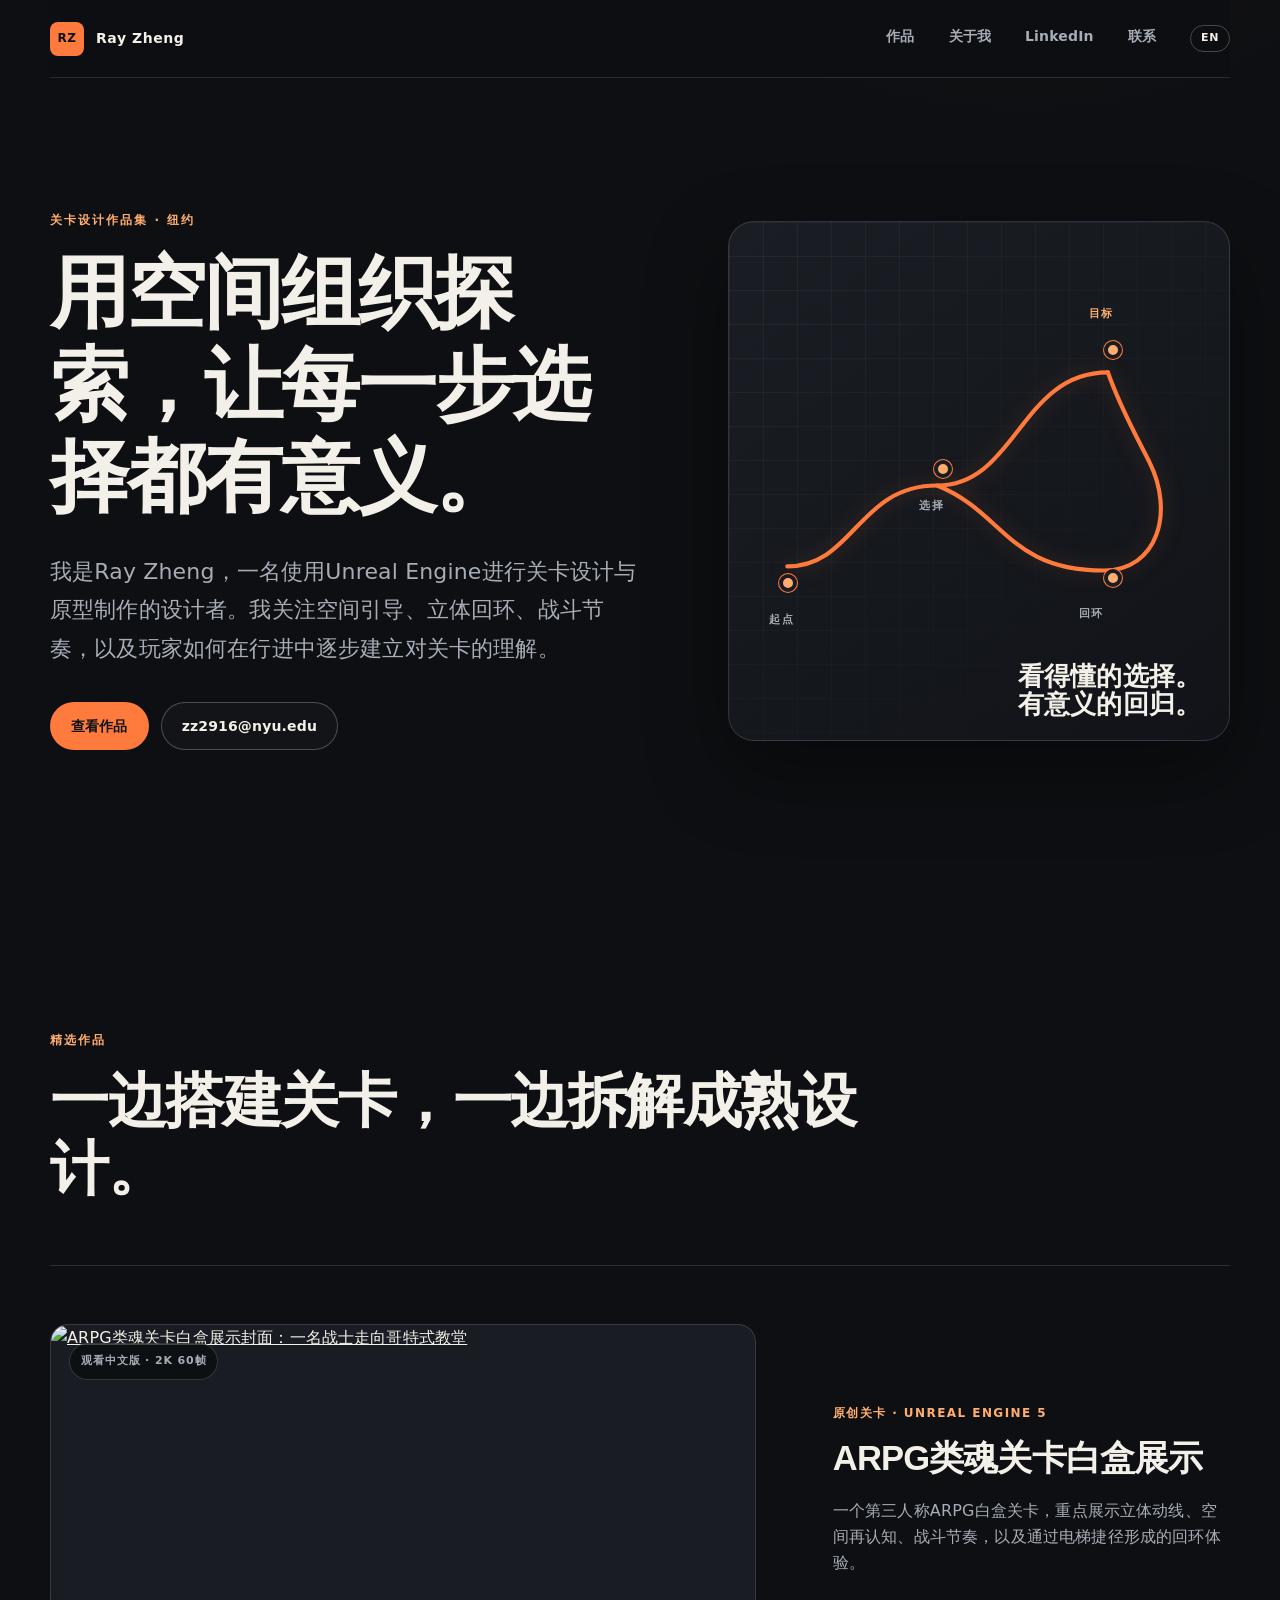
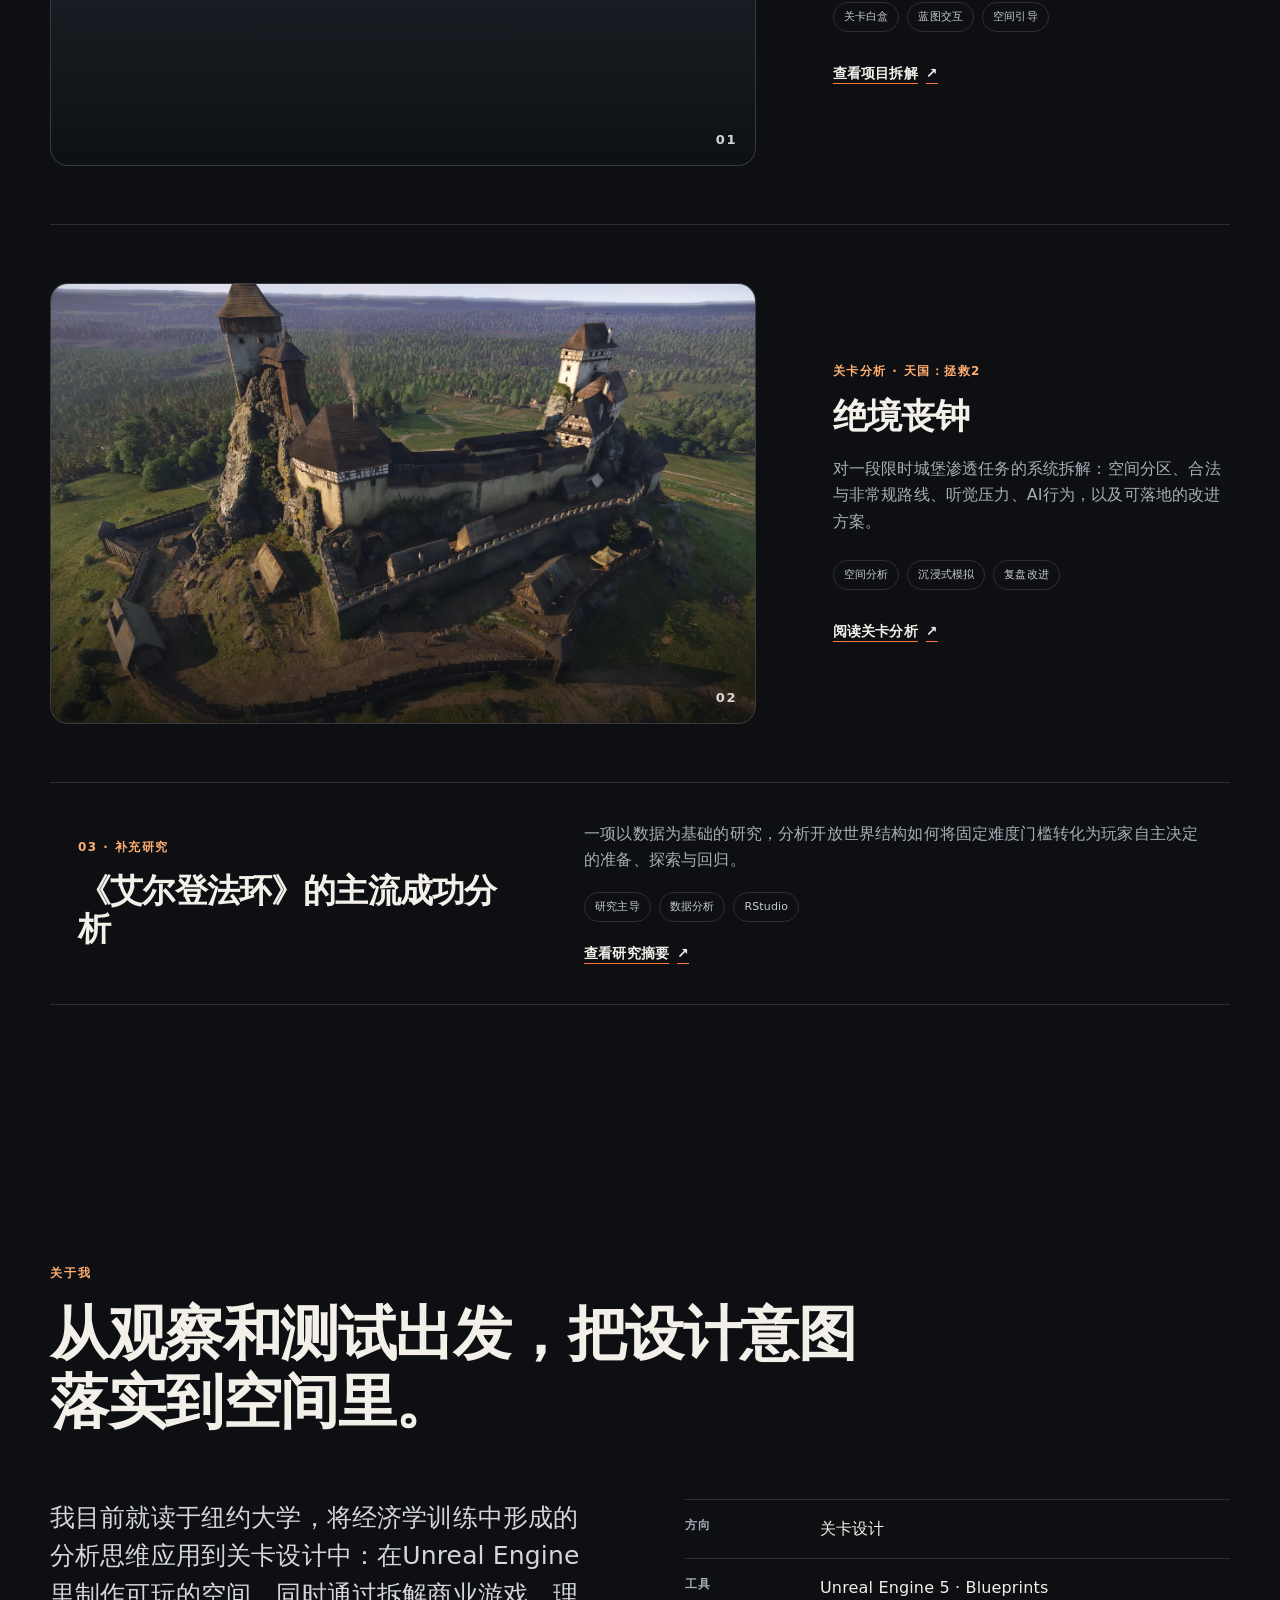
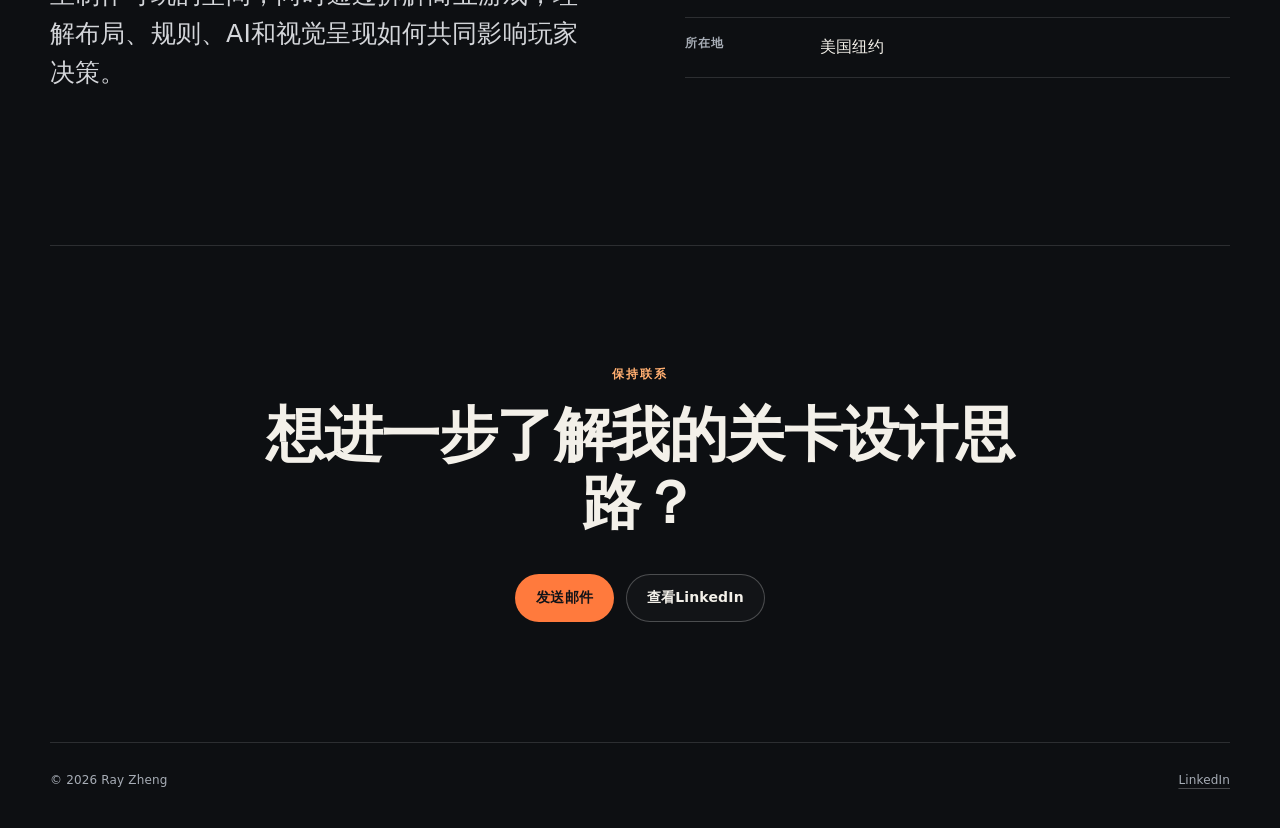
==== zh/index.html @ 206629d7 "Move Elden Ring research to case study pages" ====
<!doctype html>
<html lang="zh-CN">
<head>
  <meta charset="utf-8">
  <meta name="viewport" content="width=device-width, initial-scale=1">
  <meta name="description" content="Ray Zheng的关卡设计作品集：原创UE5 ARPG类魂关卡白盒与商业游戏关卡分析。">
  <title>Ray Zheng — 关卡设计作品集</title>
  <link rel="stylesheet" href="../assets/styles.css">
  <script src="../assets/site.js" defer></script>
</head>
<body class="zh-page">
  <a class="skip-link" href="#main">跳到主要内容</a>
  <header class="site-header" data-header>
    <a class="brand" href="index.html" aria-label="Ray Zheng中文作品集首页">
      <span class="brand-mark">RZ</span>
      <span>Ray Zheng</span>
    </a>
    <button class="nav-toggle" type="button" aria-expanded="false" aria-controls="site-nav" data-nav-toggle>菜单</button>
    <nav class="site-nav" id="site-nav" data-nav>
      <a href="#work">作品</a>
      <a href="#about">关于我</a>
      <a href="https://www.linkedin.com/in/ray-zerui-zheng-449203217/" target="_blank" rel="noopener">LinkedIn</a>
      <a href="mailto:zz2916@nyu.edu">联系</a>
      <a class="language-link" href="../index.html" lang="en">EN</a>
    </nav>
  </header>

  <main id="main">
    <section class="hero section-shell">
      <div class="hero-copy reveal">
        <p class="eyebrow">关卡设计作品集 · 纽约</p>
        <h1>用空间组织探索，让每一步选择都有意义。</h1>
        <p class="hero-lede">我是Ray Zheng，一名使用Unreal Engine进行关卡设计与原型制作的设计者。我关注空间引导、立体回环、战斗节奏，以及玩家如何在行进中逐步建立对关卡的理解。</p>
        <div class="button-row">
          <a class="button button-primary" href="#work">查看作品</a>
          <a class="button button-quiet" href="mailto:zz2916@nyu.edu">zz2916@nyu.edu</a>
        </div>
      </div>

      <div class="route-panel reveal" aria-label="抽象关卡路线图">
        <div class="route-grid"></div>
        <span class="route-label route-label-a">起点</span>
        <span class="route-label route-label-b">选择</span>
        <span class="route-label route-label-c">回环</span>
        <span class="route-label route-label-d">目标</span>
        <span class="route-node node-a"></span><span class="route-node node-b"></span><span class="route-node node-c"></span><span class="route-node node-d"></span>
        <svg class="route-lines" viewBox="0 0 600 460" role="img" aria-label="分支路线最终重新连接到目标">
          <path d="M70 345 C150 345 155 248 250 248 S350 112 455 112" />
          <path d="M250 248 C330 280 335 350 450 350 C515 350 535 280 505 220 C490 190 470 155 455 112" />
        </svg>
        <p class="route-caption">看得懂的选择。<br>有意义的回归。</p>
      </div>
    </section>

    <section class="work section-shell" id="work">
      <div class="section-heading reveal">
        <p class="eyebrow">精选作品</p>
        <h2>一边搭建关卡，一边拆解成熟设计。</h2>
      </div>

      <article class="project-card project-card-featured reveal">
        <a class="project-visual image-visual" href="projects/original-level.html" aria-label="查看ARPG类魂关卡白盒展示">
          <img src="../assets/images/arpg-showcase-cover.webp" alt="ARPG类魂关卡白盒展示封面：一名战士走向哥特式教堂">
          <span class="visual-status">观看中文版 · 2K 60帧</span>
          <span class="visual-index">01</span>
        </a>
        <div class="project-card-copy">
          <p class="project-kicker">原创关卡 · Unreal Engine 5</p>
          <h3><a href="projects/original-level.html">ARPG类魂关卡白盒展示</a></h3>
          <p>一个第三人称ARPG白盒关卡，重点展示立体动线、空间再认知、战斗节奏，以及通过电梯捷径形成的回环体验。</p>
          <ul class="tag-list" aria-label="项目标签">
            <li>关卡白盒</li><li>蓝图交互</li><li>空间引导</li>
          </ul>
          <a class="text-link" href="projects/original-level.html">查看项目拆解 <span aria-hidden="true">↗</span></a>
        </div>
      </article>

      <article class="project-card reveal">
        <a class="project-visual image-visual" href="projects/kcd2-analysis.html" aria-label="查看天国拯救2关卡分析">
          <img src="../assets/images/kcd2-castle.webp" alt="天国拯救2中特洛斯基城堡的空中视角">
          <span class="visual-index">02</span>
        </a>
        <div class="project-card-copy">
          <p class="project-kicker">关卡分析 · 天国：拯救2</p>
          <h3><a href="projects/kcd2-analysis.html">绝境丧钟</a></h3>
          <p>对一段限时城堡渗透任务的系统拆解：空间分区、合法与非常规路线、听觉压力、AI行为，以及可落地的改进方案。</p>
          <ul class="tag-list" aria-label="项目标签">
            <li>空间分析</li><li>沉浸式模拟</li><li>复盘改进</li>
          </ul>
          <a class="text-link" href="projects/kcd2-analysis.html">阅读关卡分析 <span aria-hidden="true">↗</span></a>
        </div>
      </article>

      <article class="research-teaser reveal">
        <div class="research-teaser-title">
          <p class="project-kicker">03 · 补充研究</p>
          <h3><a href="projects/elden-ring-research.html">《艾尔登法环》的主流成功分析</a></h3>
        </div>
        <div class="research-teaser-copy">
          <p>一项以数据为基础的研究，分析开放世界结构如何将固定难度门槛转化为玩家自主决定的准备、探索与回归。</p>
          <ul class="tag-list" aria-label="研究标签">
            <li>研究主导</li><li>数据分析</li><li>RStudio</li>
          </ul>
          <a class="text-link" href="projects/elden-ring-research.html">查看研究摘要 <span aria-hidden="true">↗</span></a>
        </div>
      </article>
    </section>

    <section class="about section-shell" id="about">
      <div class="section-heading reveal">
        <p class="eyebrow">关于我</p>
        <h2>从观察和测试出发，把设计意图落实到空间里。</h2>
      </div>
      <div class="about-grid reveal">
        <p>我目前就读于纽约大学，将经济学训练中形成的分析思维应用到关卡设计中：在Unreal Engine里制作可玩的空间，同时通过拆解商业游戏，理解布局、规则、AI和视觉呈现如何共同影响玩家决策。</p>
        <dl class="fact-list">
          <div><dt>方向</dt><dd>关卡设计</dd></div>
          <div><dt>工具</dt><dd>Unreal Engine 5 · Blueprints</dd></div>
          <div><dt>所在地</dt><dd>美国纽约</dd></div>
        </dl>
      </div>
    </section>

    <section class="contact section-shell reveal">
      <p class="eyebrow">保持联系</p>
      <h2>想进一步了解我的关卡设计思路？</h2>
      <div class="button-row contact-actions">
        <a class="button button-primary" href="mailto:zz2916@nyu.edu">发送邮件</a>
        <a class="button button-quiet" href="https://www.linkedin.com/in/ray-zerui-zheng-449203217/" target="_blank" rel="noopener">查看LinkedIn</a>
      </div>
    </section>
  </main>

  <footer class="site-footer section-shell"><span>© <span data-year></span> Ray Zheng</span><a href="https://www.linkedin.com/in/ray-zerui-zheng-449203217/" target="_blank" rel="noopener">LinkedIn</a></footer>
</body>
</html>
---- assets/styles.css ----
:root {
  --bg: #0d0f12;
  --bg-soft: #14171c;
  --panel: #191d23;
  --panel-2: #20252c;
  --text: #f3f0e9;
  --muted: #a7adb6;
  --line: rgba(255, 255, 255, 0.13);
  --line-strong: rgba(255, 255, 255, 0.24);
  --accent: #ff7a3d;
  --accent-soft: #ffae70;
  --green: #71c78a;
  --blue: #6ea8ff;
  --red: #ff7069;
  --radius: 18px;
  --shell: min(1180px, calc(100vw - 48px));
  --display: "Segoe UI", "Helvetica Neue", Arial, sans-serif;
  --body: Inter, ui-sans-serif, system-ui, -apple-system, BlinkMacSystemFont, "Segoe UI", sans-serif;
}

* { box-sizing: border-box; }
html { scroll-behavior: smooth; }
body {
  margin: 0;
  color: var(--text);
  background:
    radial-gradient(circle at 80% -10%, rgba(255, 122, 61, 0.08), transparent 34rem),
    var(--bg);
  font-family: var(--body);
  font-size: 16px;
  line-height: 1.65;
  -webkit-font-smoothing: antialiased;
}

a { color: inherit; }
img { display: block; max-width: 100%; }
button, input, textarea { font: inherit; }
::selection { color: #111; background: var(--accent-soft); }

.skip-link {
  position: fixed;
  z-index: 100;
  top: 12px;
  left: 12px;
  padding: 10px 14px;
  color: #111;
  background: var(--text);
  transform: translateY(-150%);
}
.skip-link:focus { transform: translateY(0); }

.section-shell { width: var(--shell); margin-inline: auto; }

.site-header {
  position: sticky;
  z-index: 50;
  top: 0;
  display: flex;
  align-items: center;
  justify-content: space-between;
  width: var(--shell);
  height: 78px;
  margin-inline: auto;
  border-bottom: 1px solid var(--line);
  background: rgba(13, 15, 18, 0.86);
  backdrop-filter: blur(18px);
}

.brand {
  display: inline-flex;
  align-items: center;
  gap: 12px;
  font-size: 14px;
  font-weight: 750;
  letter-spacing: 0.04em;
  text-decoration: none;
}
.brand-mark {
  display: grid;
  width: 34px;
  height: 34px;
  place-items: center;
  color: #101216;
  background: var(--accent);
  border-radius: 8px;
  font-size: 12px;
  font-weight: 900;
}

.site-nav { display: flex; gap: 34px; }
.site-nav a {
  color: var(--muted);
  font-size: 14px;
  font-weight: 650;
  text-decoration: none;
  transition: color 160ms ease;
}
.site-nav a:hover, .site-nav a:focus-visible { color: var(--text); }
.site-nav .language-link {
  padding: 3px 10px;
  border: 1px solid var(--line-strong);
  border-radius: 999px;
  color: var(--text);
  font-size: 11px;
  letter-spacing: .06em;
}
.site-nav .language-link:hover { border-color: var(--accent); color: var(--accent-soft); }
.nav-toggle {
  display: none;
  border: 0;
  color: var(--text);
  background: transparent;
}

.hero {
  display: grid;
  grid-template-columns: 1.08fr 0.92fr;
  gap: clamp(48px, 7vw, 105px);
  align-items: center;
  min-height: calc(100vh - 78px);
  padding-block: 80px 96px;
}

.eyebrow {
  margin: 0 0 18px;
  color: var(--accent-soft);
  font-size: 12px;
  font-weight: 800;
  letter-spacing: 0.17em;
  line-height: 1.4;
  text-transform: uppercase;
}

h1, h2, h3, p { margin-top: 0; }
h1, h2, h3 { font-family: var(--display); line-height: 1.05; }
h1 {
  max-width: 820px;
  margin-bottom: 30px;
  font-size: clamp(50px, 6.2vw, 96px);
  font-weight: 700;
  letter-spacing: -0.04em;
}
h1 em { color: var(--accent); font-style: normal; }
h2 {
  margin-bottom: 0;
  font-size: clamp(38px, 4.6vw, 64px);
  font-weight: 700;
  letter-spacing: -0.035em;
}
h3 {
  font-size: clamp(24px, 2.7vw, 38px);
  font-weight: 700;
  letter-spacing: -0.02em;
}

.hero-lede, .case-intro {
  max-width: 680px;
  margin-bottom: 34px;
  color: var(--muted);
  font-size: clamp(18px, 2vw, 22px);
  line-height: 1.55;
}

.button-row { display: flex; flex-wrap: wrap; gap: 12px; }
.button {
  display: inline-flex;
  align-items: center;
  justify-content: center;
  min-height: 48px;
  padding: 0 20px;
  border: 1px solid transparent;
  border-radius: 999px;
  font-size: 14px;
  font-weight: 750;
  text-decoration: none;
  transition: transform 160ms ease, background 160ms ease, border-color 160ms ease;
}
.button:hover { transform: translateY(-2px); }
.button-primary { color: #111318; background: var(--accent); }
.button-primary:hover { background: var(--accent-soft); }
.button-quiet { border-color: var(--line-strong); color: var(--text); background: rgba(255,255,255,.025); }
.button-quiet:hover { border-color: var(--text); }
.disabled-button { cursor: default; opacity: .62; }
.disabled-button:hover { transform: none; border-color: var(--line-strong); }

.route-panel {
  position: relative;
  overflow: hidden;
  min-height: 520px;
  border: 1px solid var(--line);
  border-radius: 26px;
  background: linear-gradient(145deg, #1a1e24, #111318);
  box-shadow: 0 30px 80px rgba(0,0,0,.38);
}
.route-grid, .map-grid {
  position: absolute;
  inset: 0;
  opacity: .35;
  background-image:
    linear-gradient(var(--line) 1px, transparent 1px),
    linear-gradient(90deg, var(--line) 1px, transparent 1px);
  background-size: 34px 34px;
  mask-image: linear-gradient(to bottom right, #000 10%, transparent 85%);
}
.route-lines { position: absolute; inset: 6% 0 0; width: 100%; height: 84%; }
.route-lines path {
  fill: none;
  stroke: var(--accent);
  stroke-width: 5;
  stroke-linecap: round;
  filter: drop-shadow(0 0 12px rgba(255,122,61,.25));
}
.route-node {
  position: absolute;
  z-index: 3;
  width: 18px;
  height: 18px;
  border: 4px solid var(--panel);
  border-radius: 50%;
  background: var(--accent-soft);
  box-shadow: 0 0 0 1px var(--accent);
}
.node-a { left: 10%; top: 68%; }
.node-b { left: 41%; top: 46%; }
.node-c { left: 75%; top: 67%; }
.node-d { left: 75%; top: 23%; }
.route-label {
  position: absolute;
  z-index: 3;
  color: var(--muted);
  font-size: 11px;
  font-weight: 800;
  letter-spacing: .12em;
  text-transform: uppercase;
}
.route-label-a { left: 8%; top: 75%; }
.route-label-b { left: 38%; top: 53%; }
.route-label-c { left: 70%; top: 74%; }
.route-label-d { left: 72%; top: 16%; color: var(--accent-soft); }
.route-caption {
  position: absolute;
  right: 28px;
  bottom: 22px;
  margin: 0;
  color: var(--text);
  font-family: var(--display);
  font-size: 26px;
  font-weight: 720;
  line-height: 1.05;
  text-align: right;
}

.work { padding-block: 132px; }
.section-heading { max-width: 850px; margin-bottom: 62px; }
.project-card {
  display: grid;
  grid-template-columns: minmax(0, 1.28fr) minmax(320px, .72fr);
  gap: clamp(36px, 6vw, 84px);
  align-items: center;
  padding-block: 58px;
  border-top: 1px solid var(--line);
}
.project-card:last-child { border-bottom: 1px solid var(--line); }
.project-visual {
  position: relative;
  display: block;
  overflow: hidden;
  aspect-ratio: 16 / 10;
  border: 1px solid var(--line);
  border-radius: var(--radius);
  background: var(--panel);
}
.project-visual img { width: 100%; height: 100%; object-fit: cover; transition: transform 500ms ease; }
.project-visual:hover img { transform: scale(1.025); }
.image-visual::after {
  position: absolute;
  inset: 0;
  content: "";
  background: linear-gradient(180deg, transparent 60%, rgba(8,9,11,.65));
}
.visual-index {
  position: absolute;
  z-index: 2;
  right: 18px;
  bottom: 14px;
  color: rgba(255,255,255,.82);
  font-size: 13px;
  font-weight: 800;
  letter-spacing: .12em;
}
.visual-status {
  position: absolute;
  z-index: 3;
  top: 18px;
  left: 18px;
  padding: 8px 11px;
  border: 1px solid rgba(255,255,255,.16);
  border-radius: 999px;
  color: var(--muted);
  background: rgba(10,12,15,.75);
  font-size: 11px;
  font-weight: 760;
  letter-spacing: .08em;
  text-transform: uppercase;
}
.demo-visual { background: #e76431; }
.demo-visual::before {
  position: absolute;
  inset: 0;
  content: "";
  opacity: .45;
  background-image: linear-gradient(rgba(14,16,19,.23) 1px, transparent 1px), linear-gradient(90deg, rgba(14,16,19,.23) 1px, transparent 1px);
  background-size: 28px 28px;
}
.demo-plan { position: absolute; inset: 18% 13%; transform: rotate(-5deg); }
.demo-plan span { position: absolute; display: block; border: 4px solid #111318; background: rgba(255,255,255,.16); box-shadow: 8px 9px 0 rgba(17,19,24,.2); }
.demo-plan span:nth-child(1) { inset: 24% 38% 28% 4%; }
.demo-plan span:nth-child(2) { inset: 7% 8% 48% 49%; }
.demo-plan span:nth-child(3) { inset: 57% 8% 4% 55%; }
.demo-plan span:nth-child(4) { inset: 42% 57% 7% 18%; }
.demo-plan span:nth-child(5) { width: 16%; height: 17%; top: 28%; right: 24%; border-radius: 50%; background: #111318; }
.project-kicker { margin-bottom: 14px; color: var(--accent-soft); font-size: 12px; font-weight: 800; letter-spacing: .12em; text-transform: uppercase; }
.project-card-copy h3 { margin-bottom: 20px; }
.project-card-copy h3 a { text-decoration: none; }
.project-card-copy > p:not(.project-kicker) { color: var(--muted); }
.tag-list { display: flex; flex-wrap: wrap; gap: 8px; margin: 25px 0 28px; padding: 0; list-style: none; }
.tag-list li { padding: 5px 10px; border: 1px solid var(--line); border-radius: 999px; color: #c8cbd0; font-size: 11px; }
.text-link { display: inline-flex; gap: 8px; align-items: center; color: var(--text); font-size: 14px; font-weight: 800; text-decoration-color: var(--accent); text-underline-offset: 5px; }

.research-teaser {
  display: grid;
  grid-template-columns: minmax(260px, .82fr) minmax(0, 1.18fr);
  gap: clamp(30px, 6vw, 80px);
  align-items: center;
  padding: 38px clamp(0px, 2.4vw, 28px);
  border-top: 1px solid var(--line);
  border-bottom: 1px solid var(--line);
}
.research-teaser h3 { margin: 0; font-size: clamp(25px, 2.6vw, 35px); }
.research-teaser h3 a { text-decoration: none; }
.research-teaser-copy > p { margin-bottom: 0; color: var(--muted); }
.research-teaser-copy .tag-list { margin: 18px 0; }

.research-study-grid {
  display: grid;
  grid-template-columns: minmax(0, 1.35fr) minmax(280px, .65fr);
  gap: clamp(28px, 5vw, 58px);
  align-items: start;
}
.research-insight {
  padding: 26px;
  border: 1px solid var(--line);
  border-radius: 12px;
  background: var(--bg-soft);
}
.research-insight h3 { margin-bottom: 16px; font-size: 25px; }
.research-insight p { color: var(--muted); }
.research-insight p:last-child { margin-bottom: 0; }
.research-chart {
  overflow: hidden;
  margin: 0;
  border: 1px solid var(--line);
  border-radius: 12px;
  background: #fff;
}
.research-chart a { display: block; background: #fff; }
.research-chart img { width: 100%; height: auto; }
.research-chart figcaption {
  min-height: 70px;
  padding: 13px 15px;
  border-top: 1px solid var(--line);
  color: var(--muted);
  background: #12151a;
  font-size: 11px;
  line-height: 1.5;
}
.research-chart-pair { display: grid; grid-template-columns: 1fr 1fr; gap: 18px; }
.research-table-card {
  display: flex;
  flex-direction: column;
  justify-content: space-between;
  padding: 20px;
  border: 1px solid var(--line);
  border-radius: 12px;
  background: rgba(10, 12, 15, .5);
}
.case-section > .research-table-card { margin-top: 18px; }
.research-table-title { margin-bottom: 17px; font-size: 13px; font-weight: 750; line-height: 1.4; }
.research-table-scroll { overflow-x: auto; }
.research-table-card table { width: 100%; border-collapse: collapse; font-size: 11px; line-height: 1.4; }
.research-table-card th, .research-table-card td { padding: 9px 8px; border-top: 1px solid var(--line); text-align: left; vertical-align: top; }
.research-table-card th { color: var(--muted); font-size: 9px; letter-spacing: .06em; text-transform: uppercase; }
.research-table-card td:first-child { color: var(--text); font-weight: 700; }
.research-note { margin: 18px 0 0; color: #7f8792; font-size: 10px; line-height: 1.55; }

.about { padding-block: 128px; }
.about-grid { display: grid; grid-template-columns: 1fr 1fr; gap: 90px; }
.about-grid > p { max-width: 650px; color: #d4d6da; font-size: clamp(19px, 2vw, 25px); line-height: 1.55; }
.fact-list { margin: 0; }
.fact-list div { display: grid; grid-template-columns: 115px 1fr; gap: 20px; padding: 16px 0; border-top: 1px solid var(--line); }
.fact-list div:last-child { border-bottom: 1px solid var(--line); }
.fact-list dt { color: var(--muted); font-size: 12px; font-weight: 760; letter-spacing: .1em; text-transform: uppercase; }
.fact-list dd { margin: 0; }

.contact { padding-block: 120px; border-top: 1px solid var(--line); text-align: center; }
.contact h2 { max-width: 820px; margin: 0 auto 36px; }
.contact-actions { justify-content: center; }
.site-footer { display: flex; justify-content: space-between; padding-block: 28px 38px; border-top: 1px solid var(--line); color: var(--muted); font-size: 12px; }
.site-footer a { color: inherit; text-decoration-color: var(--line-strong); text-underline-offset: 4px; }
.site-footer a:hover { color: var(--text); }
.footer-links { display: flex; gap: 22px; }

/* Case studies */
.case-hero { padding-block: 72px 66px; }
.back-link { display: inline-block; margin-bottom: 70px; color: var(--muted); font-size: 13px; font-weight: 700; text-decoration: none; }
.back-link:hover { color: var(--text); }
.case-hero h1 { max-width: 1050px; font-size: clamp(56px, 8vw, 112px); }
.project-meta { display: grid; grid-template-columns: repeat(4, 1fr); margin: 60px 0 0; border-top: 1px solid var(--line); border-bottom: 1px solid var(--line); }
.project-meta div { padding: 22px 20px 22px 0; }
.project-meta div + div { padding-left: 22px; border-left: 1px solid var(--line); }
.project-meta dt { margin-bottom: 5px; color: var(--muted); font-size: 10px; font-weight: 800; letter-spacing: .13em; text-transform: uppercase; }
.project-meta dd { margin: 0; font-size: 14px; font-weight: 680; }
.media-block { padding-bottom: 90px; }
.video-placeholder {
  display: flex;
  align-items: center;
  justify-content: center;
  gap: 22px;
  min-height: min(62vw, 660px);
  border: 1px solid var(--line);
  border-radius: 22px;
  background:
    linear-gradient(135deg, rgba(255,122,61,.12), transparent 45%),
    repeating-linear-gradient(0deg, transparent 0 39px, rgba(255,255,255,.045) 40px),
    repeating-linear-gradient(90deg, transparent 0 39px, rgba(255,255,255,.045) 40px),
    var(--panel);
}
.play-mark { display: grid; width: 62px; height: 62px; place-items: center; padding-left: 4px; border-radius: 50%; color: #111; background: var(--accent); }
.video-placeholder strong, .video-placeholder span { display: block; }
.video-placeholder span { margin-top: 5px; color: var(--muted); font-size: 13px; }
.video-embed {
  position: relative;
  overflow: hidden;
  aspect-ratio: 16 / 9;
  border: 1px solid var(--line);
  border-radius: 22px;
  background: #050607;
  box-shadow: 0 26px 70px rgba(0,0,0,.32);
}
.video-embed iframe { position: absolute; inset: 0; width: 100%; height: 100%; border: 0; }
.video-meta { display: flex; justify-content: space-between; gap: 20px; margin-top: 13px; color: var(--muted); font-size: 12px; }
.video-meta a { color: var(--text); text-decoration-color: var(--accent); text-underline-offset: 4px; }
.case-cover { margin-bottom: 120px; }
.case-cover img { width: 100%; max-height: 720px; border-radius: 22px; object-fit: cover; }
figcaption { margin-top: 12px; color: var(--muted); font-size: 12px; }
.case-section { padding-block: 110px; border-top: 1px solid var(--line); }
.case-section.two-column { display: grid; grid-template-columns: 1fr 1fr; gap: 90px; }
.case-section.two-column .section-heading { margin-bottom: 0; }
.prose { max-width: 650px; color: #c9cdd2; font-size: 18px; }
.prose p { margin-bottom: 24px; }
.prose .button { margin-top: 12px; }
.pillar-grid, .zone-grid, .issue-grid { display: grid; grid-template-columns: repeat(3, 1fr); gap: 16px; }
.pillar, .zone, .issue { min-height: 270px; padding: 26px; border: 1px solid var(--line); border-radius: var(--radius); background: var(--bg-soft); }
.pillar > span, .issue > span, .lighting-comparison > div > span { color: var(--accent-soft); font-size: 11px; font-weight: 850; letter-spacing: .14em; }
.pillar h3, .zone h3, .issue h3 { margin: 35px 0 16px; font-size: 26px; }
.pillar p, .zone p, .issue p { margin: 0; color: var(--muted); font-size: 14px; }
.map-placeholder { position: relative; overflow: hidden; min-height: 540px; border: 1px solid var(--line); border-radius: 22px; background: var(--panel); }
.map-placeholder p { position: absolute; z-index: 3; left: 30px; bottom: 18px; color: var(--muted); font-size: 13px; }
.map-placeholder strong { color: var(--text); font-size: 17px; }
.map-route { position: absolute; inset: 15% 13%; border: 5px solid var(--accent); border-radius: 48% 12% 42% 18%; transform: rotate(-7deg); box-shadow: 0 0 0 12px rgba(255,122,61,.08); }
.map-route::before, .map-route::after { position: absolute; content: ""; border: 4px solid var(--accent-soft); }
.map-route::before { width: 35%; height: 43%; right: -6%; bottom: -18%; transform: rotate(30deg); }
.map-route::after { width: 28%; height: 34%; left: 8%; top: -22%; transform: rotate(-30deg); }
.flow-study {
  display: grid;
  grid-template-columns: minmax(0, 1.35fr) minmax(290px, .65fr);
  gap: clamp(32px, 6vw, 76px);
  align-items: center;
  padding-block: 42px;
  border-top: 1px solid var(--line);
}
.flow-study:last-child { border-bottom: 1px solid var(--line); }
.flow-study-reverse .flow-image { order: 2; }
.flow-image {
  display: block;
  overflow: hidden;
  border: 1px solid var(--line);
  border-radius: var(--radius);
  background: var(--panel);
}
.flow-image img { width: 100%; height: auto; transition: transform 350ms ease, filter 350ms ease; }
.flow-image:hover img { transform: scale(1.012); filter: brightness(1.04); }
.flow-notes h3 { margin-bottom: 22px; }
.flow-notes > p:not(.project-kicker):not(.flow-hint) { color: var(--muted); }
.flow-hint { margin-top: 28px; color: var(--accent-soft); font-size: 12px; font-weight: 700; }
.diagram-legend { display: grid; grid-template-columns: 1fr 1fr; gap: 11px 16px; margin: 30px 0 0; padding: 0; list-style: none; }
.diagram-legend li { display: flex; align-items: center; gap: 9px; color: #c9cdd2; font-size: 12px; }
.legend-line { display: inline-block; width: 25px; height: 3px; border-radius: 3px; }
.legend-critical { background: #2bf05d; }
.legend-optional { background: #f3dc28; }
.legend-underground { height: 2px; background: repeating-linear-gradient(90deg, #f3dc28 0 5px, transparent 5px 9px); }
.legend-symbol { display: inline-grid; width: 25px; place-items: center; font-size: 18px; font-weight: 800; line-height: 1; }
.legend-checkpoint { color: #ff9e33; }
.legend-enemy { color: #ff4545; }
.legend-vertical { color: #f3dc28; }
.legend-shortcut { color: #3de9df; }
.case-gallery { display: grid; grid-template-columns: repeat(2, minmax(0, 1fr)); gap: 24px; }
.gallery-card { min-width: 0; overflow: hidden; border: 1px solid var(--line); border-radius: var(--radius); background: var(--panel); }
.gallery-card-head { min-height: 255px; padding: 30px; }
.gallery-card-head > span { color: var(--accent-soft); font-size: 11px; font-weight: 800; letter-spacing: .1em; }
.gallery-card-head h3 { margin: 24px 0 14px; }
.gallery-card-head p { color: var(--muted); font-size: 14px; }
.carousel { outline: none; }
.carousel:focus-visible { box-shadow: inset 0 0 0 2px var(--accent); }
.carousel-viewport { overflow: hidden; border-top: 1px solid var(--line); }
.carousel-track { display: flex; transform: translateX(0); transition: transform 420ms cubic-bezier(.2,.75,.25,1); touch-action: pan-y; }
.carousel-slide { flex: 0 0 100%; min-width: 0; margin: 0; background: var(--bg-soft); }
.carousel-slide > img, .carousel-slide > video { display: block; width: 100%; aspect-ratio: 16 / 9; object-fit: cover; }
.carousel-slide figcaption { min-height: 76px; padding: 15px 18px; border-top: 1px solid var(--line); color: var(--muted); font-size: 12px; line-height: 1.55; }
.carousel-controls { display: flex; align-items: center; justify-content: flex-end; gap: 13px; padding: 12px 16px; border-top: 1px solid var(--line); background: #15181d; }
.carousel-controls button { display: grid; width: 36px; height: 36px; place-items: center; border: 1px solid var(--line-strong); border-radius: 50%; color: var(--text); background: transparent; font: inherit; cursor: pointer; transition: border-color 180ms ease, color 180ms ease, opacity 180ms ease; }
.carousel-controls button:hover:not(:disabled), .carousel-controls button:focus-visible { border-color: var(--accent); color: var(--accent-soft); }
.carousel-controls button:disabled { opacity: .32; cursor: default; }
.carousel-controls span { min-width: 40px; color: var(--muted); font-size: 11px; text-align: center; }
.comparison-pair { display: grid; grid-template-columns: 1fr 1fr; }
.comparison-pair > div { position: relative; min-width: 0; }
.comparison-pair > div + div { border-left: 1px solid rgba(255,255,255,.35); }
.comparison-pair img { display: block; width: 100%; aspect-ratio: 8 / 9; object-fit: cover; }
.comparison-label { position: absolute; z-index: 1; top: 12px; left: 12px; padding: 5px 9px; border: 1px solid rgba(255,255,255,.18); border-radius: 999px; color: #fff; background: rgba(10,12,15,.75); font-size: 10px; font-weight: 800; letter-spacing: .08em; text-transform: uppercase; backdrop-filter: blur(6px); }
.wide-figure { margin: 0 0 50px; }
.wide-figure img { width: 100%; border: 1px solid var(--line); border-radius: var(--radius); }
.zone { min-height: 220px; }
.zone > span { display: inline-block; padding: 4px 9px; border-radius: 999px; font-size: 10px; font-weight: 850; letter-spacing: .1em; text-transform: uppercase; }
.zone-green > span { color: var(--green); background: rgba(113,199,138,.12); }
.zone-blue > span { color: var(--blue); background: rgba(110,168,255,.12); }
.zone-red > span { color: var(--red); background: rgba(255,112,105,.12); }
.zone h3 { margin-top: 30px; }
.route-table-wrap { overflow-x: auto; border: 1px solid var(--line); border-radius: var(--radius); }
.route-table { width: 100%; min-width: 760px; border-collapse: collapse; text-align: left; }
.route-table th { color: var(--muted); background: var(--bg-soft); font-size: 10px; letter-spacing: .12em; text-transform: uppercase; }
.route-table th, .route-table td { padding: 18px 20px; border-bottom: 1px solid var(--line); }
.route-table tr:last-child td { border-bottom: 0; }
.route-table td { color: #cfd2d7; font-size: 13px; }
.route-table td:first-child { color: var(--text); font-weight: 750; }
.inline-evidence { width: min(100%, 500px); margin-top: 38px; border: 1px solid var(--line); border-radius: 9px; }
.finding { margin: 35px 0; padding: 22px; border-left: 3px solid var(--accent); background: var(--bg-soft); }
.finding strong, .finding span { display: block; }
.finding strong { margin-bottom: 8px; color: var(--accent-soft); font-size: 11px; letter-spacing: .12em; text-transform: uppercase; }
.finding span { color: var(--text); }
.issue-grid { grid-template-columns: repeat(2, 1fr); margin-bottom: 22px; }
.issue { min-height: 235px; }
.lighting-comparison { display: grid; grid-template-columns: 1fr 1fr 1fr; gap: 16px; padding-top: 16px; }
.lighting-comparison figure { margin: 0; }
.lighting-comparison img { width: 100%; height: 270px; border: 1px solid var(--line); border-radius: 13px; object-fit: cover; }
.lighting-comparison > div { padding: 26px; border: 1px solid var(--line); border-radius: 13px; background: var(--bg-soft); }
.lighting-comparison h3 { margin: 30px 0 16px; font-size: 26px; }
.lighting-comparison p { color: var(--muted); font-size: 14px; }
.next-project { padding-block: 110px; border-top: 1px solid var(--line); }
.next-project a { display: grid; grid-template-columns: .5fr 1fr auto; gap: 30px; align-items: center; padding-block: 20px; border-bottom: 1px solid var(--line); text-decoration: none; }
.next-project a > span { color: var(--muted); font-size: 12px; text-transform: uppercase; letter-spacing: .1em; }
.next-project a strong { font-family: var(--display); font-size: clamp(25px, 4vw, 44px); letter-spacing: -.03em; }

.has-reveal .reveal { opacity: 0; transform: translateY(18px); transition: opacity 650ms ease, transform 650ms ease; }
.has-reveal .reveal.is-visible { opacity: 1; transform: translateY(0); }

.zh-page {
  --display: "Microsoft YaHei", "PingFang SC", "Noto Sans CJK SC", "Segoe UI", sans-serif;
  letter-spacing: .01em;
}
.zh-page h1, .zh-page h2, .zh-page h3 { letter-spacing: -.025em; line-height: 1.16; }
.zh-page h1 { font-weight: 720; }
.zh-page h2, .zh-page h3 { font-weight: 700; }
.zh-page .hero h1 { max-width: 770px; }
.zh-page .hero-lede, .zh-page .case-intro { line-height: 1.75; }
.zh-page .prose { line-height: 1.85; }

@media (max-width: 900px) {
  :root { --shell: min(100% - 32px, 720px); }
  .hero { grid-template-columns: 1fr; min-height: auto; padding-top: 78px; }
  .route-panel { min-height: 480px; }
  .project-card { grid-template-columns: 1fr; gap: 32px; }
  .research-teaser, .research-study-grid { grid-template-columns: 1fr; }
  .about-grid, .case-section.two-column { grid-template-columns: 1fr; gap: 36px; }
  .project-meta { grid-template-columns: repeat(2, 1fr); }
  .project-meta div:nth-child(3) { border-left: 0; border-top: 1px solid var(--line); }
  .project-meta div:nth-child(4) { border-top: 1px solid var(--line); }
  .pillar-grid, .zone-grid { grid-template-columns: 1fr; }
  .case-gallery { grid-template-columns: 1fr; }
  .gallery-card-head { min-height: auto; }
  .pillar, .zone { min-height: auto; }
  .lighting-comparison { grid-template-columns: 1fr 1fr; }
  .lighting-comparison > div { grid-column: 1 / -1; }
  .flow-study { grid-template-columns: 1fr; }
  .flow-study-reverse .flow-image { order: 0; }
}

@media (max-width: 640px) {
  .site-header { height: 68px; }
  .nav-toggle { display: block; padding: 8px 0; }
  .site-nav {
    position: absolute;
    top: 67px;
    right: 0;
    left: 0;
    display: none;
    flex-direction: column;
    gap: 0;
    padding: 8px 0;
    border-bottom: 1px solid var(--line);
    background: #101216;
  }
  .site-nav.is-open { display: flex; }
  .site-nav a { padding: 13px 4px; }
  .site-nav .language-link { width: max-content; margin: 8px 0; padding: 5px 12px; }
  .hero { padding-block: 64px 78px; }
  h1 { font-size: clamp(46px, 15vw, 72px); }
  h2 { font-size: 40px; }
  .route-panel { min-height: 400px; }
  .work, .about { padding-block: 90px; }
  .section-heading { margin-bottom: 40px; }
  .project-card { padding-block: 42px; }
  .research-teaser { padding-block: 34px; }
  .research-chart-pair { grid-template-columns: 1fr; }
  .about-grid { gap: 40px; }
  .fact-list div { grid-template-columns: 90px 1fr; }
  .site-footer { gap: 15px; flex-direction: column; }
  .case-hero { padding-block: 42px 48px; }
  .back-link { margin-bottom: 48px; }
  .case-hero h1 { font-size: 54px; }
  .project-meta { grid-template-columns: 1fr; }
  .project-meta div + div { padding-left: 0; border-top: 1px solid var(--line); border-left: 0; }
  .video-placeholder { flex-direction: column; min-height: 62vw; padding: 24px; text-align: center; }
  .video-embed { border-radius: 13px; }
  .video-meta { flex-direction: column; gap: 4px; }
  .case-cover { margin-bottom: 70px; }
  .case-section { padding-block: 80px; }
  .gallery-card-head { padding: 24px; }
  .diagram-legend { grid-template-columns: 1fr; }
  .issue-grid { grid-template-columns: 1fr; }
  .lighting-comparison { grid-template-columns: 1fr; }
  .lighting-comparison > div { grid-column: auto; }
  .lighting-comparison img { height: auto; }
  .next-project a { grid-template-columns: 1fr auto; }
  .next-project a > span:first-child { grid-column: 1 / -1; }
}

@media (prefers-reduced-motion: reduce) {
  html { scroll-behavior: auto; }
  *, *::before, *::after { scroll-behavior: auto !important; transition-duration: .01ms !important; animation-duration: .01ms !important; }
}
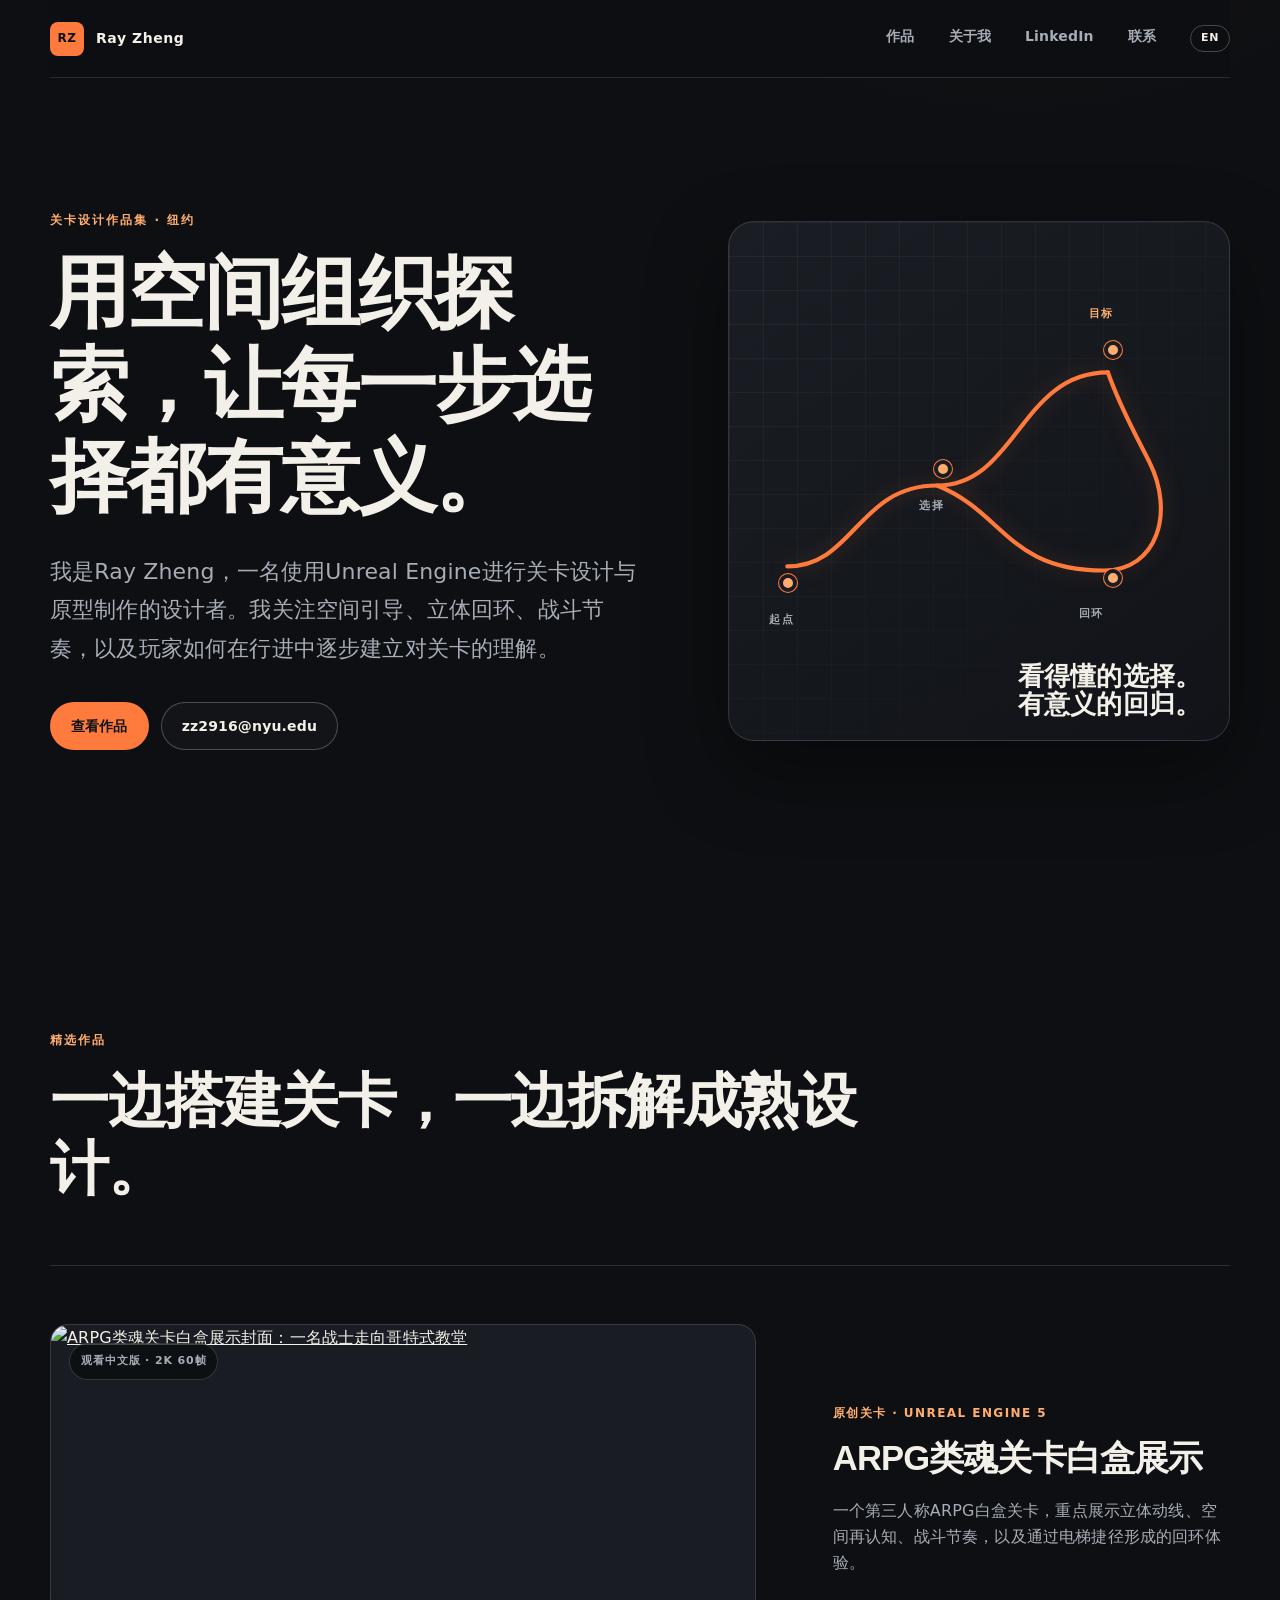
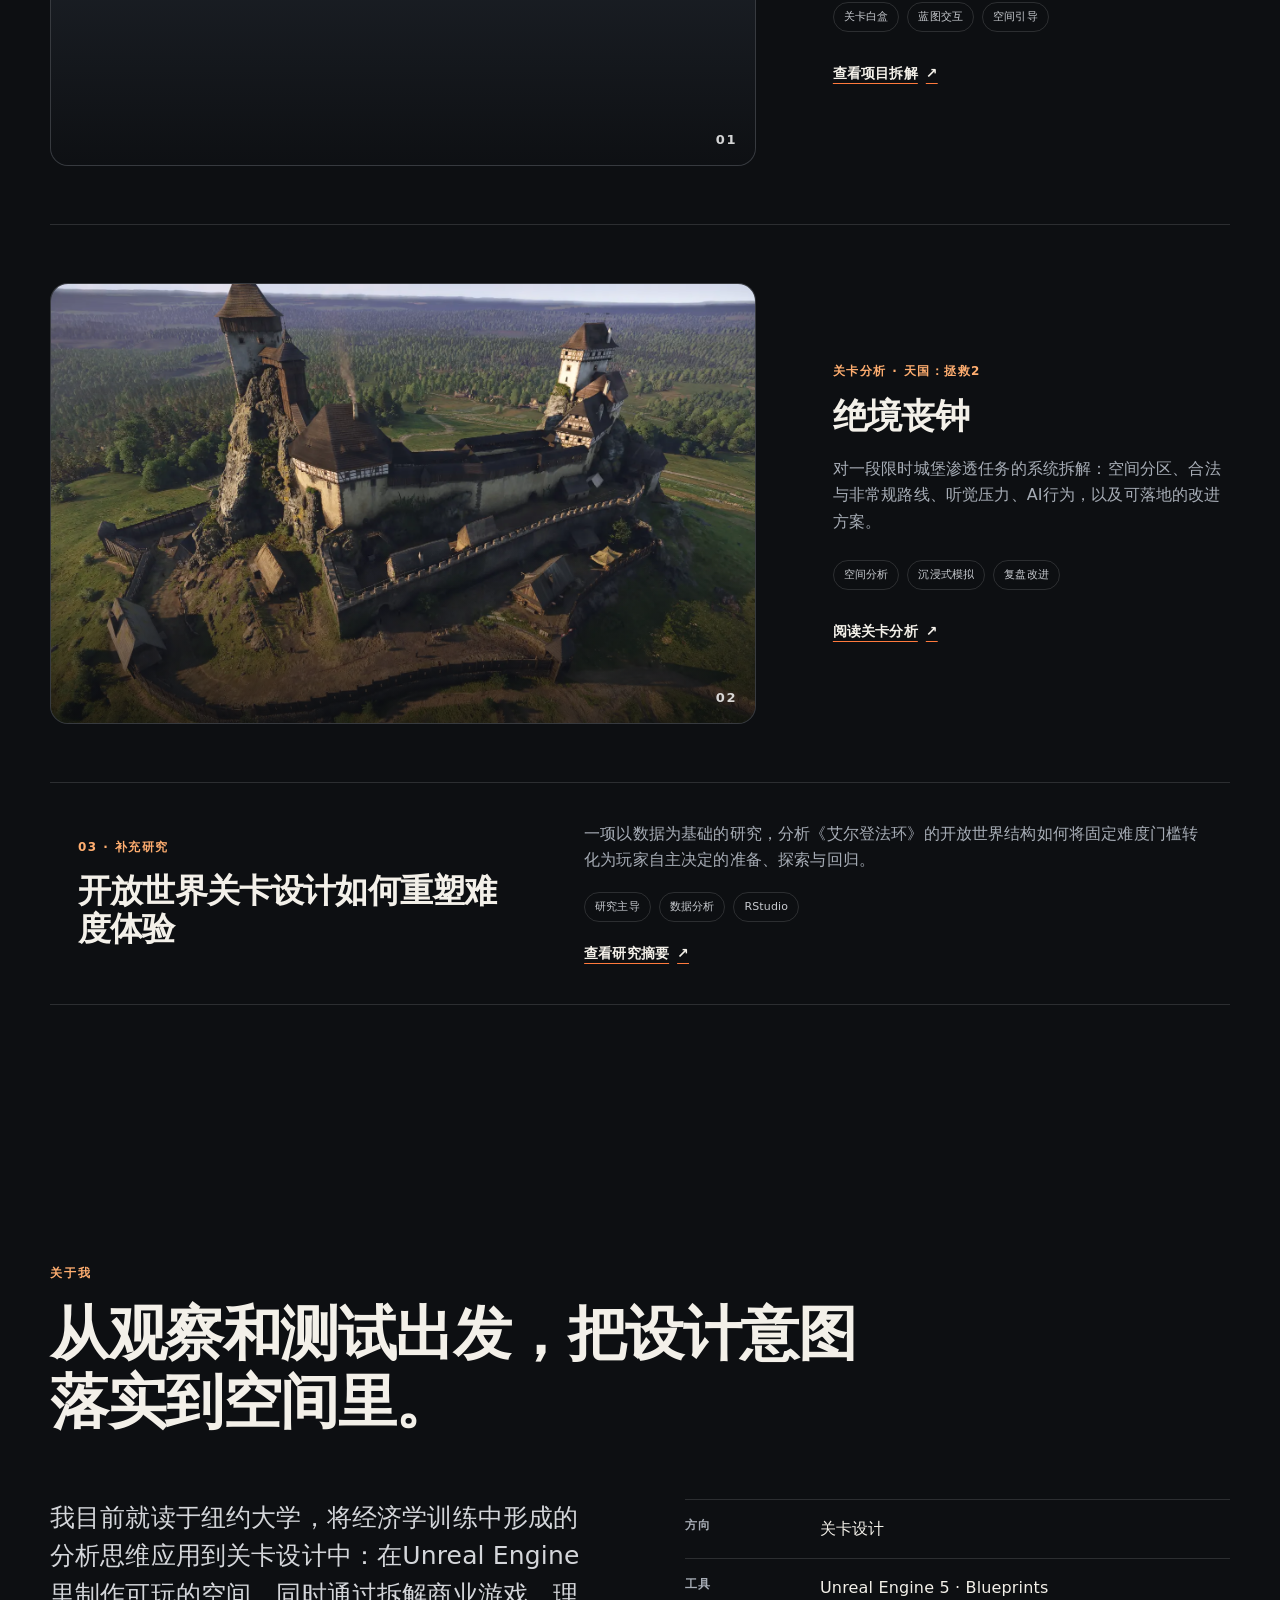
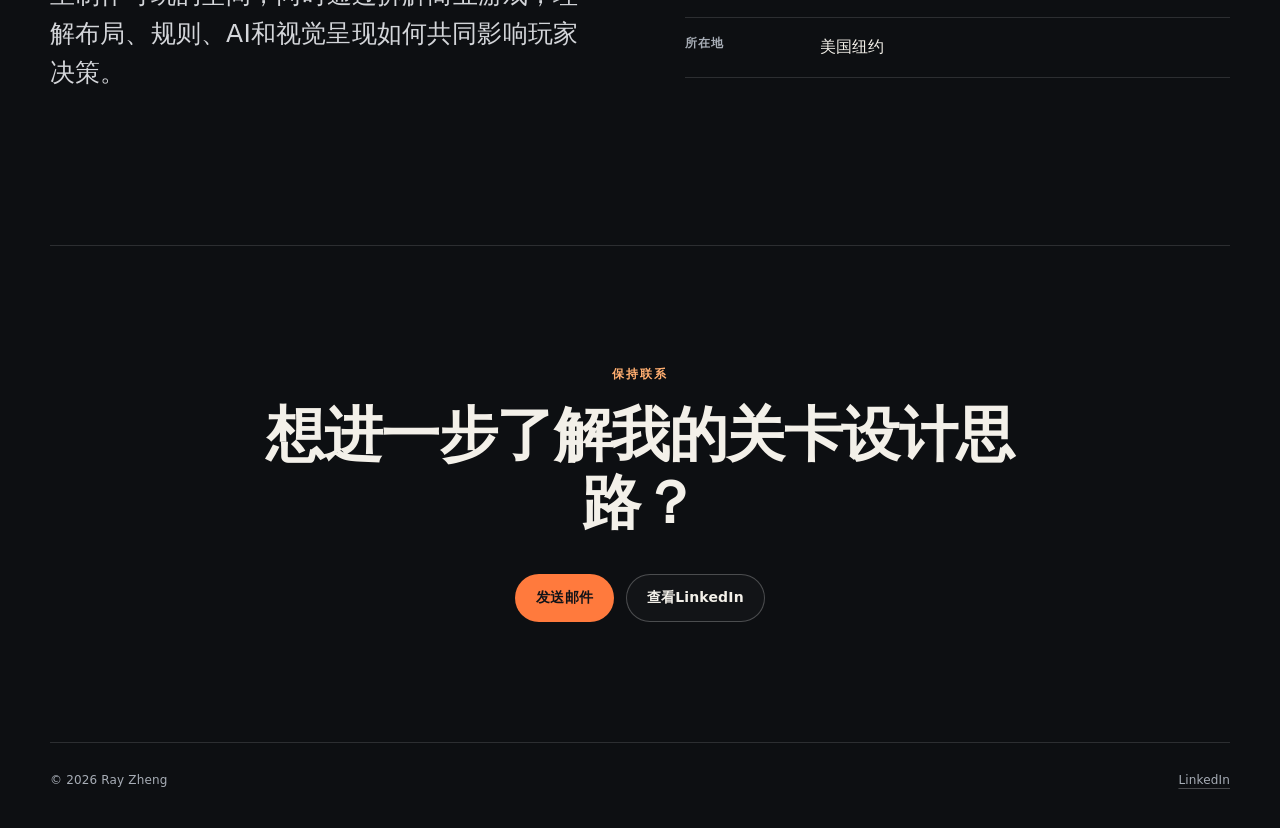
==== commit fd0d8178: "Update LinkedIn profile URL" ====
--- a/zh/index.html
+++ b/zh/index.html
@@ -19,7 +19,7 @@
     <nav class="site-nav" id="site-nav" data-nav>
       <a href="#work">作品</a>
       <a href="#about">关于我</a>
-      <a href="https://www.linkedin.com/in/ray-zerui-zheng-449203217/" target="_blank" rel="noopener">LinkedIn</a>
+      <a href="https://www.linkedin.com/in/zerui-zheng" target="_blank" rel="noopener">LinkedIn</a>
       <a href="mailto:zz2916@nyu.edu">联系</a>
       <a class="language-link" href="../index.html" lang="en">EN</a>
     </nav>
@@ -94,10 +94,10 @@
       <article class="research-teaser reveal">
         <div class="research-teaser-title">
           <p class="project-kicker">03 · 补充研究</p>
-          <h3><a href="projects/elden-ring-research.html">《艾尔登法环》的主流成功分析</a></h3>
+          <h3><a href="projects/elden-ring-research.html">开放世界关卡设计如何重塑难度体验</a></h3>
         </div>
         <div class="research-teaser-copy">
-          <p>一项以数据为基础的研究，分析开放世界结构如何将固定难度门槛转化为玩家自主决定的准备、探索与回归。</p>
+          <p>一项以数据为基础的研究，分析《艾尔登法环》的开放世界结构如何将固定难度门槛转化为玩家自主决定的准备、探索与回归。</p>
           <ul class="tag-list" aria-label="研究标签">
             <li>研究主导</li><li>数据分析</li><li>RStudio</li>
           </ul>
@@ -126,11 +126,11 @@
       <h2>想进一步了解我的关卡设计思路？</h2>
       <div class="button-row contact-actions">
         <a class="button button-primary" href="mailto:zz2916@nyu.edu">发送邮件</a>
-        <a class="button button-quiet" href="https://www.linkedin.com/in/ray-zerui-zheng-449203217/" target="_blank" rel="noopener">查看LinkedIn</a>
+        <a class="button button-quiet" href="https://www.linkedin.com/in/zerui-zheng" target="_blank" rel="noopener">查看LinkedIn</a>
       </div>
     </section>
   </main>
 
-  <footer class="site-footer section-shell"><span>© <span data-year></span> Ray Zheng</span><a href="https://www.linkedin.com/in/ray-zerui-zheng-449203217/" target="_blank" rel="noopener">LinkedIn</a></footer>
+  <footer class="site-footer section-shell"><span>© <span data-year></span> Ray Zheng</span><a href="https://www.linkedin.com/in/zerui-zheng" target="_blank" rel="noopener">LinkedIn</a></footer>
 </body>
 </html>
--- a/assets/styles.css
+++ b/assets/styles.css
@@ -375,6 +375,25 @@
   line-height: 1.5;
 }
 .research-chart-pair { display: grid; grid-template-columns: 1fr 1fr; gap: 18px; }
+.research-explanation {
+  display: grid;
+  grid-template-columns: minmax(240px, .62fr) minmax(0, 1.38fr);
+  gap: clamp(28px, 5vw, 62px);
+  margin-top: 22px;
+  padding: clamp(24px, 3.5vw, 38px);
+  border: 1px solid var(--line);
+  border-radius: 12px;
+  background: var(--bg-soft);
+}
+.research-explanation h3 { margin-bottom: 0; font-size: clamp(25px, 3vw, 38px); }
+.research-explanation .prose p:last-child { margin-bottom: 0; }
+.research-reading-note {
+  padding: 15px 17px;
+  border-left: 3px solid var(--accent);
+  color: #c9cdd3 !important;
+  background: rgba(255, 122, 61, .07);
+  font-size: 13px;
+}
 .research-table-card {
   display: flex;
   flex-direction: column;
@@ -579,7 +598,7 @@
   .hero { grid-template-columns: 1fr; min-height: auto; padding-top: 78px; }
   .route-panel { min-height: 480px; }
   .project-card { grid-template-columns: 1fr; gap: 32px; }
-  .research-teaser, .research-study-grid { grid-template-columns: 1fr; }
+  .research-teaser, .research-study-grid, .research-explanation { grid-template-columns: 1fr; }
   .about-grid, .case-section.two-column { grid-template-columns: 1fr; gap: 36px; }
   .project-meta { grid-template-columns: repeat(2, 1fr); }
   .project-meta div:nth-child(3) { border-left: 0; border-top: 1px solid var(--line); }
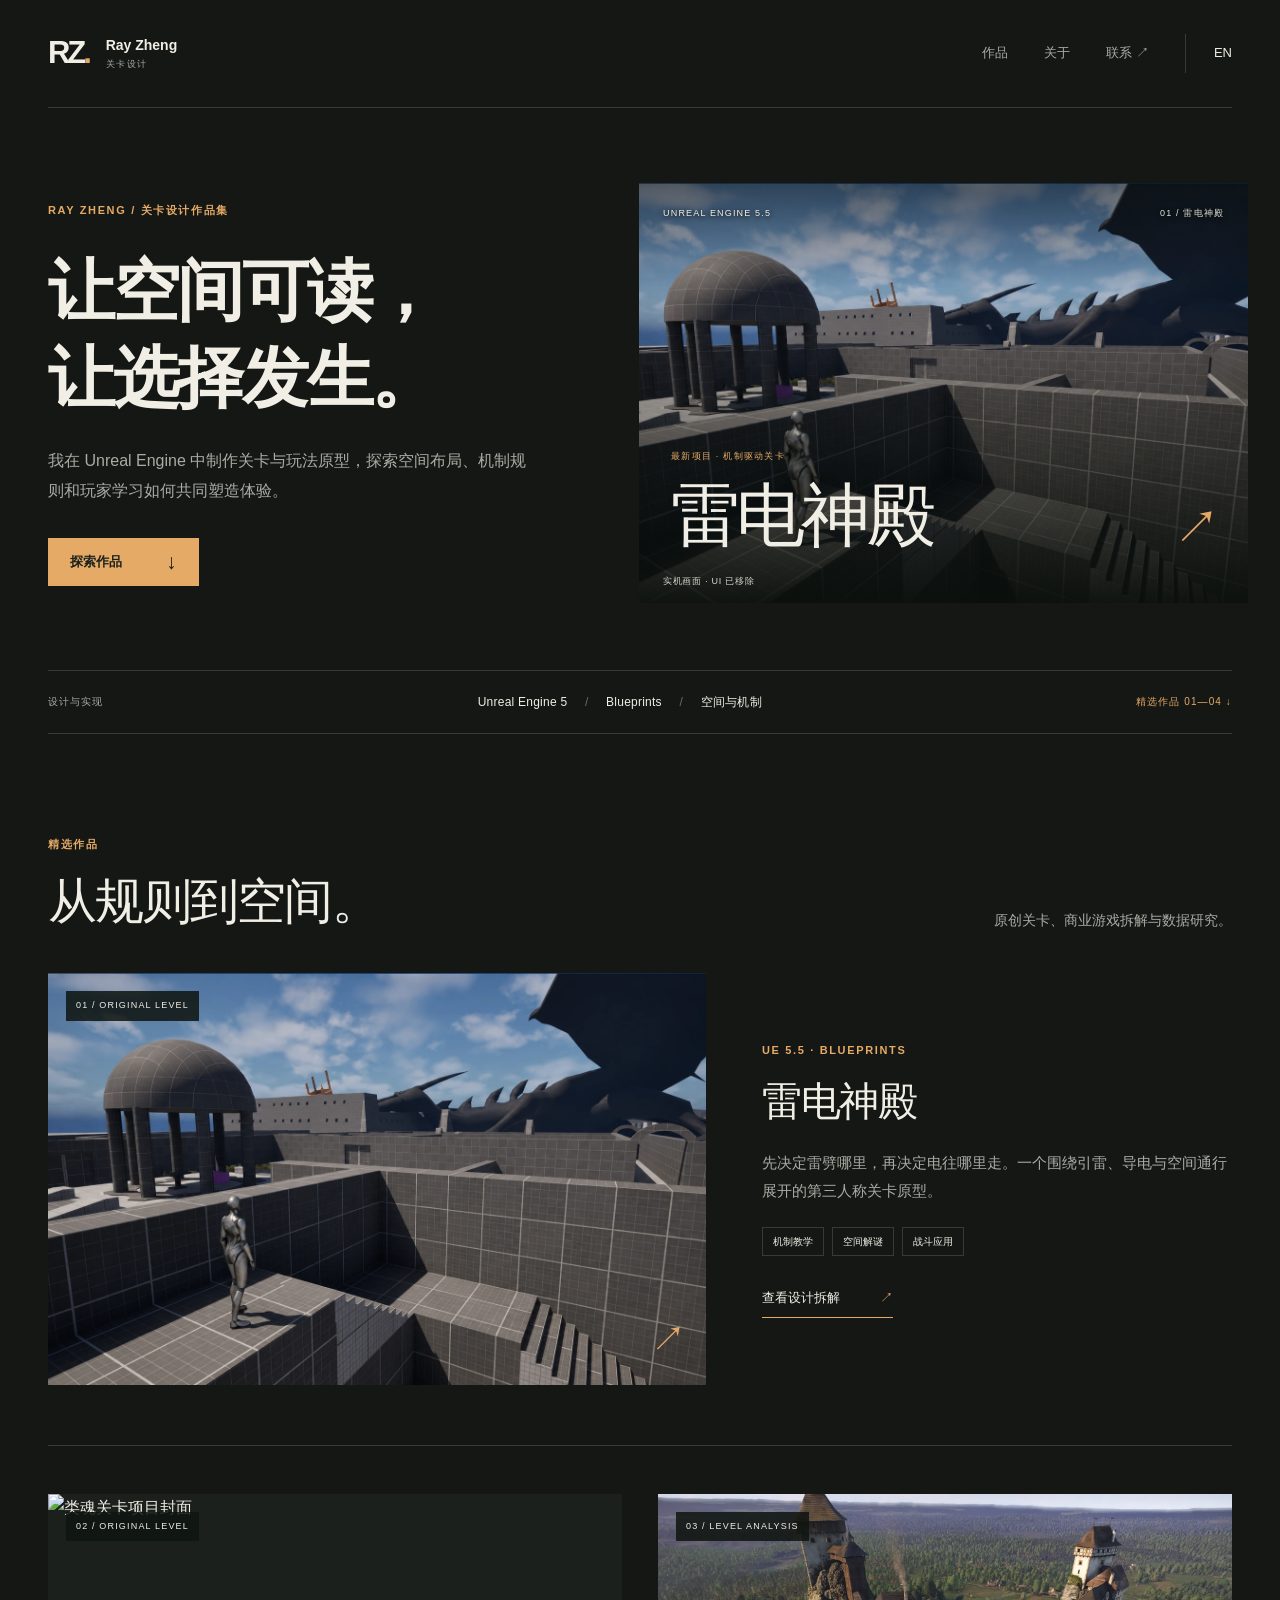
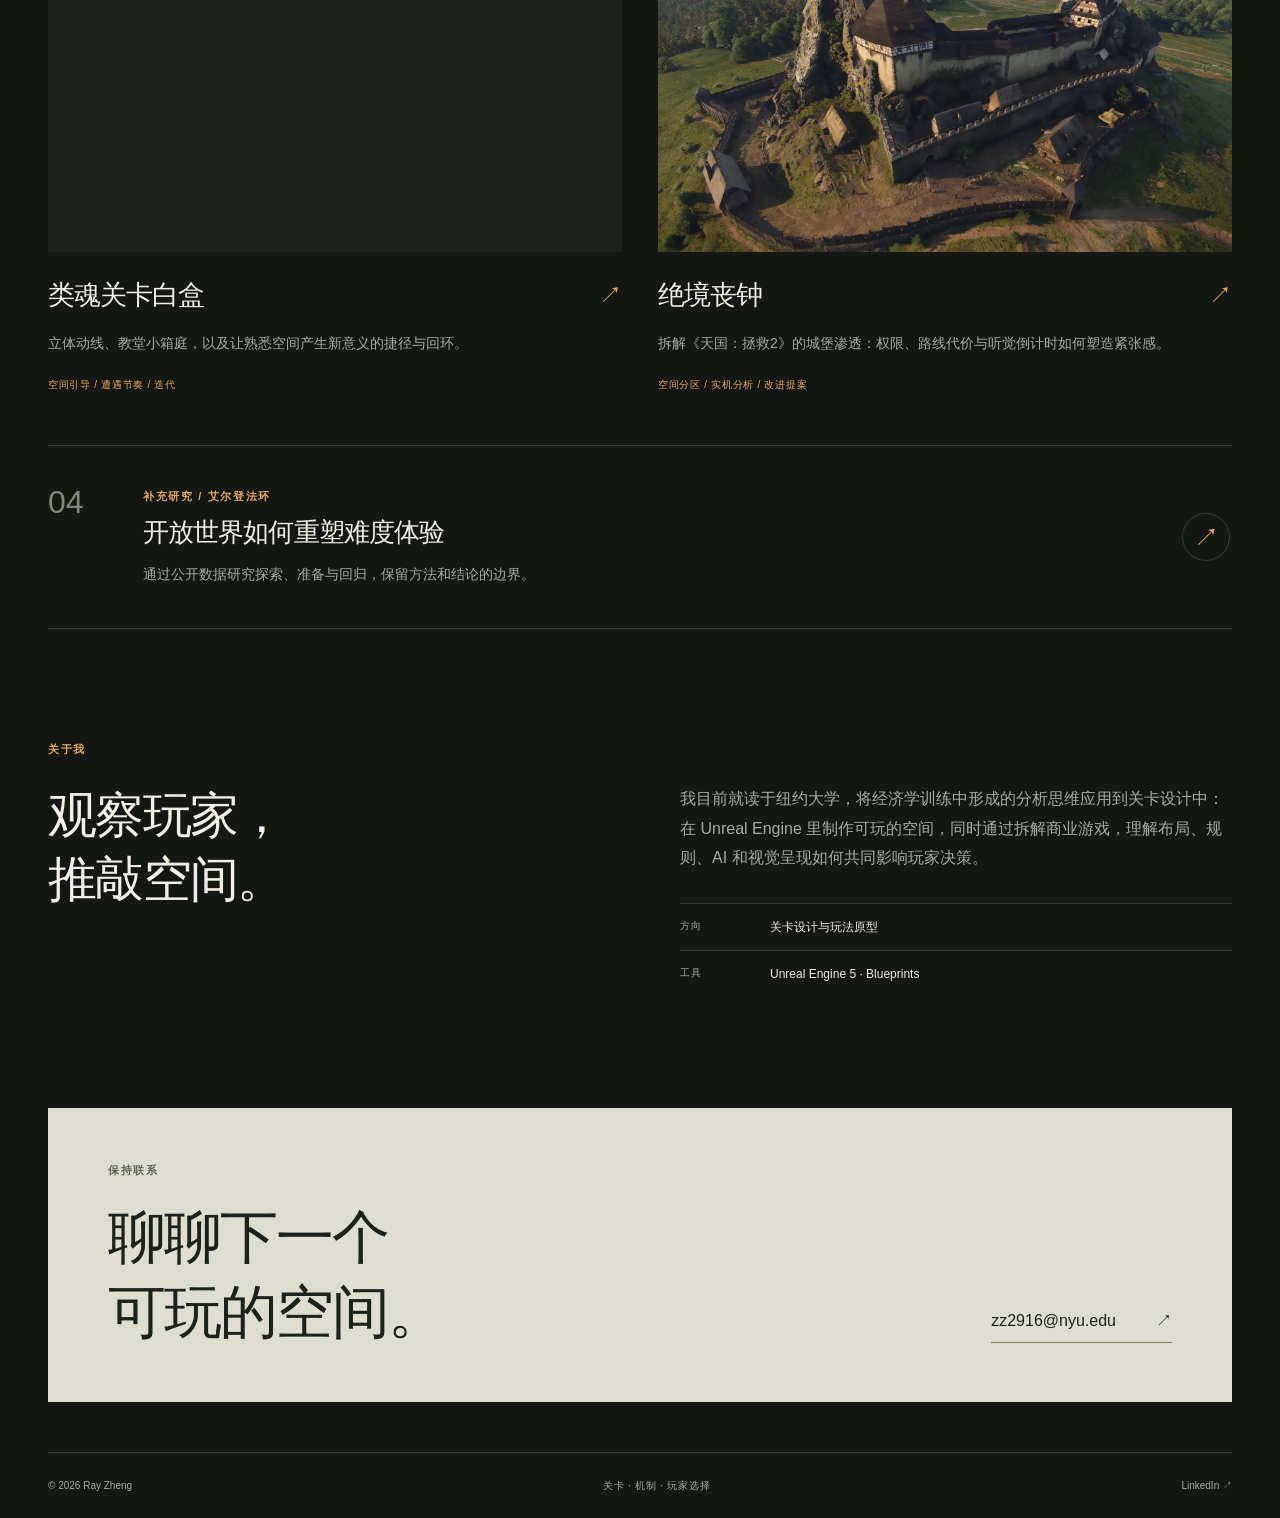
==== commit 5d421278: "Add Thunder Temple case study and redesign portfolio home" ====
--- a/zh/index.html
+++ b/zh/index.html
@@ -1,136 +1,130 @@
 <!doctype html>
 <html lang="zh-CN">
-<head>
-  <meta charset="utf-8">
-  <meta name="viewport" content="width=device-width, initial-scale=1">
-  <meta name="description" content="Ray Zheng的关卡设计作品集：原创UE5 ARPG类魂关卡白盒与商业游戏关卡分析。">
-  <title>Ray Zheng — 关卡设计作品集</title>
-  <link rel="stylesheet" href="../assets/styles.css">
-  <script src="../assets/site.js" defer></script>
+<head><meta charset="utf-8"><meta name="viewport" content="width=device-width, initial-scale=1"><meta name="description" content="通过空间、机制和玩家选择组织体验。Ray Zheng 的关卡设计与 Unreal Engine 原型作品集。"><meta name="theme-color" content="#141714"><title>Ray Zheng — 关卡设计作品集</title><link rel="stylesheet" href="../assets/portfolio.css"><script src="../assets/site.js" defer></script><script src="../assets/portfolio.js" defer></script>
 </head>
-<body class="zh-page">
-  <a class="skip-link" href="#main">跳到主要内容</a>
-  <header class="site-header" data-header>
-    <a class="brand" href="index.html" aria-label="Ray Zheng中文作品集首页">
-      <span class="brand-mark">RZ</span>
-      <span>Ray Zheng</span>
-    </a>
-    <button class="nav-toggle" type="button" aria-expanded="false" aria-controls="site-nav" data-nav-toggle>菜单</button>
-    <nav class="site-nav" id="site-nav" data-nav>
-      <a href="#work">作品</a>
-      <a href="#about">关于我</a>
-      <a href="https://www.linkedin.com/in/zerui-zheng" target="_blank" rel="noopener">LinkedIn</a>
-      <a href="mailto:zz2916@nyu.edu">联系</a>
-      <a class="language-link" href="../index.html" lang="en">EN</a>
-    </nav>
-  </header>
-
-  <main id="main">
-    <section class="hero section-shell">
-      <div class="hero-copy reveal">
-        <p class="eyebrow">关卡设计作品集 · 纽约</p>
-        <h1>用空间组织探索，让每一步选择都有意义。</h1>
-        <p class="hero-lede">我是Ray Zheng，一名使用Unreal Engine进行关卡设计与原型制作的设计者。我关注空间引导、立体回环、战斗节奏，以及玩家如何在行进中逐步建立对关卡的理解。</p>
-        <div class="button-row">
-          <a class="button button-primary" href="#work">查看作品</a>
-          <a class="button button-quiet" href="mailto:zz2916@nyu.edu">zz2916@nyu.edu</a>
-        </div>
-      </div>
-
-      <div class="route-panel reveal" aria-label="抽象关卡路线图">
-        <div class="route-grid"></div>
-        <span class="route-label route-label-a">起点</span>
-        <span class="route-label route-label-b">选择</span>
-        <span class="route-label route-label-c">回环</span>
-        <span class="route-label route-label-d">目标</span>
-        <span class="route-node node-a"></span><span class="route-node node-b"></span><span class="route-node node-c"></span><span class="route-node node-d"></span>
-        <svg class="route-lines" viewBox="0 0 600 460" role="img" aria-label="分支路线最终重新连接到目标">
-          <path d="M70 345 C150 345 155 248 250 248 S350 112 455 112" />
-          <path d="M250 248 C330 280 335 350 450 350 C515 350 535 280 505 220 C490 190 470 155 455 112" />
-        </svg>
-        <p class="route-caption">看得懂的选择。<br>有意义的回归。</p>
-      </div>
-    </section>
-
-    <section class="work section-shell" id="work">
-      <div class="section-heading reveal">
-        <p class="eyebrow">精选作品</p>
-        <h2>一边搭建关卡，一边拆解成熟设计。</h2>
-      </div>
-
-      <article class="project-card project-card-featured reveal">
-        <a class="project-visual image-visual" href="projects/original-level.html" aria-label="查看ARPG类魂关卡白盒展示">
-          <img src="../assets/images/arpg-showcase-cover.webp" alt="ARPG类魂关卡白盒展示封面：一名战士走向哥特式教堂">
-          <span class="visual-status">观看中文版 · 2K 60帧</span>
-          <span class="visual-index">01</span>
-        </a>
-        <div class="project-card-copy">
-          <p class="project-kicker">原创关卡 · Unreal Engine 5</p>
-          <h3><a href="projects/original-level.html">ARPG类魂关卡白盒展示</a></h3>
-          <p>一个第三人称ARPG白盒关卡，重点展示立体动线、空间再认知、战斗节奏，以及通过电梯捷径形成的回环体验。</p>
-          <ul class="tag-list" aria-label="项目标签">
-            <li>关卡白盒</li><li>蓝图交互</li><li>空间引导</li>
-          </ul>
-          <a class="text-link" href="projects/original-level.html">查看项目拆解 <span aria-hidden="true">↗</span></a>
-        </div>
-      </article>
-
-      <article class="project-card reveal">
-        <a class="project-visual image-visual" href="projects/kcd2-analysis.html" aria-label="查看天国拯救2关卡分析">
-          <img src="../assets/images/kcd2-castle.webp" alt="天国拯救2中特洛斯基城堡的空中视角">
-          <span class="visual-index">02</span>
-        </a>
-        <div class="project-card-copy">
-          <p class="project-kicker">关卡分析 · 天国：拯救2</p>
-          <h3><a href="projects/kcd2-analysis.html">绝境丧钟</a></h3>
-          <p>对一段限时城堡渗透任务的系统拆解：空间分区、合法与非常规路线、听觉压力、AI行为，以及可落地的改进方案。</p>
-          <ul class="tag-list" aria-label="项目标签">
-            <li>空间分析</li><li>沉浸式模拟</li><li>复盘改进</li>
-          </ul>
-          <a class="text-link" href="projects/kcd2-analysis.html">阅读关卡分析 <span aria-hidden="true">↗</span></a>
-        </div>
-      </article>
-
-      <article class="research-teaser reveal">
-        <div class="research-teaser-title">
-          <p class="project-kicker">03 · 补充研究</p>
-          <h3><a href="projects/elden-ring-research.html">开放世界关卡设计如何重塑难度体验</a></h3>
-        </div>
-        <div class="research-teaser-copy">
-          <p>一项以数据为基础的研究，分析《艾尔登法环》的开放世界结构如何将固定难度门槛转化为玩家自主决定的准备、探索与回归。</p>
-          <ul class="tag-list" aria-label="研究标签">
-            <li>研究主导</li><li>数据分析</li><li>RStudio</li>
-          </ul>
-          <a class="text-link" href="projects/elden-ring-research.html">查看研究摘要 <span aria-hidden="true">↗</span></a>
-        </div>
-      </article>
-    </section>
-
-    <section class="about section-shell" id="about">
-      <div class="section-heading reveal">
-        <p class="eyebrow">关于我</p>
-        <h2>从观察和测试出发，把设计意图落实到空间里。</h2>
-      </div>
-      <div class="about-grid reveal">
-        <p>我目前就读于纽约大学，将经济学训练中形成的分析思维应用到关卡设计中：在Unreal Engine里制作可玩的空间，同时通过拆解商业游戏，理解布局、规则、AI和视觉呈现如何共同影响玩家决策。</p>
-        <dl class="fact-list">
-          <div><dt>方向</dt><dd>关卡设计</dd></div>
-          <div><dt>工具</dt><dd>Unreal Engine 5 · Blueprints</dd></div>
-          <div><dt>所在地</dt><dd>美国纽约</dd></div>
-        </dl>
-      </div>
-    </section>
-
-    <section class="contact section-shell reveal">
-      <p class="eyebrow">保持联系</p>
-      <h2>想进一步了解我的关卡设计思路？</h2>
-      <div class="button-row contact-actions">
-        <a class="button button-primary" href="mailto:zz2916@nyu.edu">发送邮件</a>
-        <a class="button button-quiet" href="https://www.linkedin.com/in/zerui-zheng" target="_blank" rel="noopener">查看LinkedIn</a>
-      </div>
-    </section>
-  </main>
-
-  <footer class="site-footer section-shell"><span>© <span data-year></span> Ray Zheng</span><a href="https://www.linkedin.com/in/zerui-zheng" target="_blank" rel="noopener">LinkedIn</a></footer>
+<body class="portfolio-v2 zh-v2 home-page"><a class="skip-link" href="#main">跳到正文</a>
+<header class="pv-header shell"><a class="pv-brand" href="index.html"><span class="monogram">RZ<span>.</span></span><span>Ray Zheng<small>关卡设计</small></span></a>
+<button class="nav-toggle" data-nav-toggle aria-expanded="false" aria-controls="site-nav" type="button">菜单
+</button>
+<nav class="site-nav" id="site-nav" data-nav aria-label="主导航"><a href="index.html#work">作品</a><a href="index.html#about">关于</a><a href="mailto:zz2916@nyu.edu">联系 ↗</a><a class="lang-link" href="../index.html" lang="en">EN</a>
+</nav>
+</header>
+<main id="main">
+<section class="home-hero shell">
+<div class="hero-heading">
+<p class="overline">RAY ZHENG / 关卡设计作品集
+</p>
+<h1>让空间可读，<br>让选择发生。
+</h1>
+<p class="hero-description">我在 Unreal Engine 中制作关卡与玩法原型，探索空间布局、机制规则和玩家学习如何共同塑造体验。
+</p><a class="solid-link" href="#work">探索作品 <span>↓</span></a>
+</div>
+        <a class="hero-window" href="projects/thunder-temple.html"><img src="../assets/images/thunder-temple-entry-gameplay.webp" alt="雷电神殿白盒实机：庭院、角色与石化巨龙" fetchpriority="high" width="1817" height="866"><span class="image-topline">UNREAL ENGINE 5.5 <span>01 / 雷电神殿</span></span>
+<div class="hero-window-title"><span>最新项目 · 机制驱动关卡</span><strong>雷电神殿<span>↗</span></strong>
+</div><span class="image-footnote">实机画面 · UI 已移除</span></a>
+</section>
+<div class="practice-strip shell"><span>设计与实现</span>
+<p>Unreal Engine 5 <span>/</span> Blueprints <span>/</span> 空间与机制
+</p><a href="#work">精选作品 01—04 ↓</a>
+</div>
+<section class="selected shell" id="work">
+<div class="section-title">
+<div>
+<p class="overline">精选作品
+</p>
+<h2>从规则到空间。
+</h2>
+</div>
+<p>原创关卡、商业游戏拆解与数据研究。
+</p>
+</div>
+<article class="feature-project"><a class="feature-image" href="projects/thunder-temple.html"><img src="../assets/images/thunder-temple-entry-gameplay.webp" alt="雷电神殿庭院白盒实机画面" loading="lazy" width="1817" height="866"><span class="image-badge">01 / ORIGINAL LEVEL</span><span class="image-arrow">↗</span></a>
+<div class="feature-copy">
+<p class="overline">UE 5.5 · BLUEPRINTS
+</p>
+<h3><a href="projects/thunder-temple.html">雷电神殿</a>
+</h3>
+<p>先决定雷劈哪里，再决定电往哪里走。一个围绕引雷、导电与空间通行展开的第三人称关卡原型。
+</p>
+<ul class="chips">
+<li>机制教学
+</li>
+<li>空间解谜
+</li>
+<li>战斗应用
+</li>
+</ul><a class="under-link" href="projects/thunder-temple.html">查看设计拆解 <span>↗</span></a>
+</div>
+</article>
+<div class="project-pair">
+<article class="work-item"><a class="work-image" href="projects/original-level.html"><img src="../assets/images/arpg-showcase-cover.webp" alt="类魂关卡项目封面" loading="lazy" width="900" height="560"><span class="image-badge">02 / ORIGINAL LEVEL</span></a>
+<div class="work-item-heading">
+<h3><a href="projects/original-level.html">类魂关卡白盒</a>
+</h3><span>↗</span>
+</div>
+<p>立体动线、教堂小箱庭，以及让熟悉空间产生新意义的捷径与回环。
+</p>
+<p class="work-tags">空间引导 / 遭遇节奏 / 迭代
+</p>
+</article>
+<article class="work-item"><a class="work-image" href="projects/kcd2-analysis.html"><img src="../assets/images/kcd2-castle.webp" alt="天国拯救2特洛斯基城堡" loading="lazy" width="900" height="560"><span class="image-badge">03 / LEVEL ANALYSIS</span></a>
+<div class="work-item-heading">
+<h3><a href="projects/kcd2-analysis.html">绝境丧钟</a>
+</h3><span>↗</span>
+</div>
+<p>拆解《天国：拯救2》的城堡渗透：权限、路线代价与听觉倒计时如何塑造紧张感。
+</p>
+<p class="work-tags">空间分区 / 实机分析 / 改进提案
+</p>
+</article>
+</div>
+<article class="research-row"><span class="research-number">04</span>
+<div>
+<p class="overline">补充研究 / 艾尔登法环
+</p>
+<h3><a href="projects/elden-ring-research.html">开放世界如何重塑难度体验</a>
+</h3>
+<p>通过公开数据研究探索、准备与回归，保留方法和结论的边界。
+</p>
+</div><a class="circle-link" href="projects/elden-ring-research.html" aria-label="查看研究">↗</a>
+</article>
+</section>
+<section class="about-section shell" id="about">
+<p class="overline">关于我
+</p>
+<div class="about-layout">
+<h2>观察玩家，<br>推敲空间。
+</h2>
+<div>
+<p>我目前就读于纽约大学，将经济学训练中形成的分析思维应用到关卡设计中：在 Unreal Engine 里制作可玩的空间，同时通过拆解商业游戏，理解布局、规则、AI 和视觉呈现如何共同影响玩家决策。
+</p>
+<dl class="about-facts">
+<div>
+<dt>方向
+</dt>
+<dd>关卡设计与玩法原型
+</dd>
+</div>
+<div>
+<dt>工具
+</dt>
+<dd>Unreal Engine 5 · Blueprints
+</dd>
+</div>
+</dl>
+</div>
+</div>
+</section>
+<section class="contact-section shell">
+<p class="overline">保持联系
+</p>
+<div>
+<h2>聊聊下一个<br>可玩的空间。
+</h2><a class="under-link" href="mailto:zz2916@nyu.edu">zz2916@nyu.edu <span>↗</span></a>
+</div>
+</section>
+</main>
+<footer class="pv-footer shell"><span>© <span data-year></span> Ray Zheng</span><span>关卡 · 机制 · 玩家选择</span><a href="https://www.linkedin.com/in/zerui-zheng" target="_blank" rel="noopener">LinkedIn ↗</a>
+</footer>
 </body>
 </html>
--- a/assets/portfolio.css
+++ b/assets/portfolio.css
@@ -0,0 +1,72 @@
+@charset "UTF-8";
+:root{--bg:#141714;--panel:#1c201c;--ink:#f0eee5;--muted:#a8ada3;--line:#363c34;--accent:#e5aa66;--paper:#deded0;--dark:#1b211b;--shell:min(1320px,calc(100% - 96px));color-scheme:dark}
+*{box-sizing:border-box}html{scroll-behavior:smooth;scroll-padding-top:100px}body{margin:0;background:var(--bg);color:var(--ink);font-family:Inter,"Segoe UI","PingFang SC","Microsoft YaHei",sans-serif;font-size:16px;line-height:1.7;-webkit-font-smoothing:antialiased}a{color:inherit;text-decoration:none}button{font:inherit;color:inherit}img,video{display:block;max-width:100%}img{height:auto}figure,p,h1,h2,h3{margin:0}button,a{-webkit-tap-highlight-color:transparent}a:focus-visible,button:focus-visible,summary:focus-visible,[tabindex]:focus-visible{outline:2px solid var(--accent);outline-offset:6px}::selection{background:var(--accent);color:var(--dark)}[hidden]{display:none!important}.shell{width:var(--shell);margin-inline:auto}.overline{font-size:11px;font-weight:650;letter-spacing:.15em;line-height:1.6;color:var(--accent)}h1,h2,h3{font-weight:500;line-height:1.12;letter-spacing:-.045em}h1{font-size:clamp(48px,5.2vw,80px)}h2{font-size:clamp(34px,3.8vw,56px)}h3{font-size:clamp(23px,2.4vw,35px)}.zh-v2 h1,.zh-v2 h2,.zh-v2 h3{letter-spacing:-.035em;line-height:1.3}.zh-v2 h1{font-weight:600}.zh-v2 p{line-height:1.85}.skip-link{position:fixed;left:16px;top:10px;z-index:100;background:var(--ink);color:var(--dark);padding:10px 18px;transform:translateY(-160%)}.skip-link:focus{transform:none}
+.pv-header{height:108px;display:flex;align-items:center;justify-content:space-between;border-bottom:1px solid var(--line);position:relative;z-index:20}.pv-brand{display:flex;gap:17px;align-items:center;font-size:14px;font-weight:550;line-height:1.3}.pv-brand small{display:block;font-size:9px;letter-spacing:.16em;color:var(--muted);margin-top:5px}.monogram{font-size:31px;letter-spacing:-.1em;font-weight:700}.monogram span{color:var(--accent)}.site-nav{display:flex;gap:36px;align-items:center;font-size:13px;color:var(--muted)}.site-nav a{padding:8px 0}.site-nav a:hover{color:var(--ink)}.site-nav .lang-link{border-left:1px solid var(--line);padding-left:28px;color:var(--ink)}.nav-toggle{display:none;background:none;border:1px solid var(--line);padding:6px 12px;cursor:pointer}
+.home-hero{display:grid;grid-template-columns:1fr 1.1fr;align-items:center;gap:52px;padding-block:64px 56px}.hero-heading{padding-block:28px}.hero-heading h1{margin-top:28px;max-width:640px}.hero-description{max-width:490px;color:var(--muted);margin-top:25px;font-size:16px}.solid-link{display:inline-flex;align-items:center;gap:44px;background:var(--accent);color:var(--dark);font-weight:600;padding:13px 22px;margin-top:32px;font-size:13px;transition:background .2s}.solid-link:hover{background:#f1c28a}.solid-link span{font-size:21px;line-height:1}.hero-window{position:relative;display:block;overflow:hidden;min-height:550px;background:var(--panel);isolation:isolate}.hero-window>img{position:absolute;inset:0;width:100%;height:100%;object-fit:cover;object-position:48% center;transition:transform .8s;z-index:-2}.hero-window:hover>img{transform:scale(1.035)}.hero-window:after{content:"";position:absolute;inset:0;background:linear-gradient(0deg,rgba(10,15,12,.95),transparent 65%),linear-gradient(180deg,rgba(10,15,12,.48),transparent 25%);z-index:-1}.image-topline{position:absolute;top:23px;left:24px;right:24px;display:flex;justify-content:space-between;font-size:9px;letter-spacing:.13em;text-shadow:0 1px 5px #000}.image-topline>span{color:#e0e4d9}.hero-window-title{position:absolute;left:32px;right:32px;bottom:53px}.hero-window-title>span{font-size:9px;letter-spacing:.14em;color:var(--accent)}.hero-window-title strong{display:block;font-size:clamp(48px,5.4vw,78px);font-weight:500;line-height:.98;letter-spacing:-.055em;margin-top:15px}.hero-window-title strong>span{position:absolute;right:0;bottom:0;font-size:46px;color:var(--accent)}.image-footnote{position:absolute;bottom:14px;left:24px;font-size:9px;color:#d2d6ca;letter-spacing:.08em}.practice-strip{border-block:1px solid var(--line);display:flex;justify-content:space-between;align-items:center;gap:20px;padding-block:20px;font-size:10px;letter-spacing:.11em;color:var(--muted)}.practice-strip>p{font-size:12px;letter-spacing:.02em;color:var(--ink)}.practice-strip>p span{margin-inline:14px;color:#667060}.practice-strip>a{color:var(--accent)}
+.selected{padding-block:100px 0;scroll-margin-top:24px}.section-title{display:flex;justify-content:space-between;align-items:flex-end;gap:60px;margin-bottom:40px}.section-title h2{margin-top:16px}.section-title>p{color:var(--muted);max-width:395px;font-size:14px}.feature-project{display:grid;grid-template-columns:1.4fr 1fr;gap:56px;align-items:center;padding-bottom:60px;border-bottom:1px solid var(--line)}.feature-image{position:relative;overflow:hidden;display:block;background:var(--panel)}.feature-image>img{width:100%;aspect-ratio:16/10;object-fit:cover;transition:transform .6s}.feature-image:hover>img,.work-image:hover>img{transform:scale(1.025)}.image-badge{position:absolute;top:18px;left:18px;padding:7px 10px;background:rgba(15,20,16,.85);font-size:9px;letter-spacing:.13em;color:var(--ink)}.image-arrow{position:absolute;bottom:16px;right:20px;font-size:35px;color:var(--accent)}.feature-copy h3{font-size:clamp(30px,3.1vw,46px);margin-top:15px}.feature-copy>p:not(.overline){margin-top:22px;color:var(--muted);font-size:15px}.chips{display:flex;gap:8px;flex-wrap:wrap;list-style:none;padding:0;margin:22px 0 27px}.chips li{font-size:10px;border:1px solid var(--line);padding:5px 10px;color:var(--ink)}.under-link{display:inline-flex;justify-content:space-between;gap:40px;padding-bottom:8px;border-bottom:1px solid var(--accent);font-size:13px}.under-link>span{color:var(--accent)}.project-pair{display:grid;grid-template-columns:1fr 1fr;gap:36px;margin-top:48px}.work-image{display:block;overflow:hidden;position:relative;background:var(--panel)}.work-image>img{width:100%;aspect-ratio:16/10;object-fit:cover;transition:transform .6s}.work-item-heading{display:flex;justify-content:space-between;gap:15px;align-items:center;margin-top:24px}.work-item-heading h3{font-size:27px}.work-item-heading>span{font-size:23px;color:var(--accent)}.work-item>p{font-size:14px;color:var(--muted);margin-top:15px;max-width:540px}.work-item .work-tags{color:var(--accent);font-size:10px;letter-spacing:.07em;margin-top:20px}.research-row{display:grid;grid-template-columns:70px 1fr 50px;gap:25px;align-items:center;margin-top:50px;padding-block:40px;border-block:1px solid var(--line)}.research-number{font-size:32px;color:#7e8978;align-self:start;line-height:1}.research-row h3{font-size:26px;margin-top:10px}.research-row p:not(.overline){font-size:14px;color:var(--muted);margin-top:12px}.circle-link{display:grid;place-items:center;width:48px;height:48px;border:1px solid var(--line);border-radius:50%;font-size:25px;color:var(--accent)}.circle-link:hover{border-color:var(--accent)}
+.about-section{padding-block:110px}.about-layout{display:grid;grid-template-columns:1fr 1fr;gap:80px;margin-top:25px}.about-layout>div>p{font-size:16px;color:var(--muted);max-width:570px}.about-facts{margin:30px 0 0}.about-facts>div{display:grid;grid-template-columns:90px 1fr;border-top:1px solid var(--line);padding-block:13px;font-size:12px}.about-facts dt{color:var(--muted);font-size:10px;letter-spacing:.08em}.about-facts dd{margin:0}.contact-section{background:var(--paper);color:var(--dark);padding:52px 60px;margin-bottom:50px}.contact-section>.overline{color:#5e684f}.contact-section>div{display:flex;align-items:flex-end;justify-content:space-between;gap:25px;margin-top:20px}.contact-section h2{font-size:clamp(34px,4.5vw,64px)}.contact-section .under-link{border-color:#7d805f;font-size:16px;margin-bottom:7px;overflow-wrap:anywhere}.contact-section .under-link span{color:var(--dark)}.pv-footer{border-top:1px solid var(--line);padding-block:24px;display:flex;justify-content:space-between;gap:20px;font-size:10px;color:var(--muted)}.pv-footer>span:nth-child(2){letter-spacing:.08em}
+.case-intro{padding-top:30px}.back-link{font-size:11px;color:var(--muted);display:inline-block;padding-block:12px}.case-heading{display:grid;grid-template-columns:1.2fr 1fr;gap:60px;align-items:end;margin-top:35px;margin-bottom:45px}.case-heading h1{font-size:clamp(72px,9vw,134px);line-height:.93;font-weight:500;margin-top:22px;letter-spacing:-.065em}.case-heading h1>span{color:var(--accent)}.case-statement{padding-bottom:8px}.case-statement>p{font-size:clamp(20px,2.2vw,31px);line-height:1.5}.case-statement>span{font-size:10px;letter-spacing:.12em;color:var(--muted);display:block;margin-top:20px}.case-cover{position:relative;background:var(--panel)}.case-cover>img{width:100%;aspect-ratio:2.4;object-fit:cover;object-position:center 42%}.case-cover .image-footnote{background:rgba(12,18,13,.8);padding:4px 9px;left:14px}.case-facts{display:grid;grid-template-columns:1fr 1fr 1fr 1fr;margin:0;padding-block:26px;border-bottom:1px solid var(--line);gap:30px}.case-facts dt{font-size:10px;letter-spacing:.1em;color:var(--muted)}.case-facts dd{margin:6px 0 0;font-size:13px}.chapter-nav{position:sticky;top:0;z-index:15;background:rgba(20,23,20,.96);backdrop-filter:blur(12px);border-bottom:1px solid var(--line);margin-top:24px}.chapter-nav>.shell{display:flex;gap:35px;overflow-x:auto;scrollbar-width:thin}.chapter-nav a{white-space:nowrap;font-size:11px;padding-block:17px;color:var(--muted);border-bottom:2px solid transparent}.chapter-nav a:hover,.chapter-nav a[aria-current]{color:var(--accent);border-bottom-color:var(--accent)}.case-section{padding-block:90px;border-bottom:1px solid var(--line);scroll-margin-top:55px}.editorial-grid{display:grid;grid-template-columns:.8fr 1.2fr;gap:55px;align-items:start}.reading-copy{max-width:530px}.reading-copy>p:not(.overline){font-size:15px;color:var(--muted);margin-bottom:20px}.reading-copy>h3{margin:16px 0 20px}.film{margin:0;min-width:0;background:#101410}.film video{width:100%;aspect-ratio:160/77;object-fit:contain;background:#0b0d0a}.film figcaption{display:flex;align-items:baseline;gap:9px;color:#bdc4b5;font-size:11px;line-height:1.7;padding:12px 15px;border:1px solid var(--line);border-top:0}.film figcaption>span:last-child{margin-left:auto;font-size:8px;letter-spacing:.1em;white-space:nowrap;color:#8b9782}.film-dot{width:5px;height:5px;flex:0 0 5px;border-radius:50%;background:var(--accent);align-self:center}.learning-sequence{list-style:none;display:grid;grid-template-columns:repeat(4,1fr);gap:26px;padding:0;margin:0 0 40px;counter-reset:stage}.learning-sequence li{border-top:1px solid #738066;padding-top:20px}.learning-sequence li>span{font-size:10px;letter-spacing:.08em;color:var(--accent)}.learning-sequence h3{font-size:23px;margin-block:18px 14px}.learning-sequence p{font-size:13px;color:var(--muted)}.asset-slot{position:relative;min-height:260px;border:1px dashed #59614e;background:repeating-linear-gradient(-45deg,transparent,transparent 13px,rgba(152,169,124,.025) 13px,rgba(152,169,124,.025) 14px);display:flex;flex-direction:column;align-items:center;justify-content:center;padding:40px 30px;text-align:center;gap:9px;color:var(--muted)}.slot-corners{font-size:25px;color:#657158;font-weight:300;line-height:1.2}.slot-label{font-size:16px;color:#c1c8b6}.asset-slot figcaption{font-size:11px;max-width:410px}.slot-state{font-size:8px;letter-spacing:.17em;color:#7e8a70;margin-top:12px}.case-notes{display:grid;grid-template-columns:repeat(3,1fr);gap:40px;margin-bottom:35px}.case-notes>div{border-left:2px solid var(--accent);padding-left:17px}.case-notes span{color:var(--accent);font-size:9px;letter-spacing:.13em}.case-notes p{font-size:14px;color:var(--muted);margin-top:8px}.state-study{background:var(--panel);padding:23px}.state-toolbar{display:flex;align-items:center;justify-content:space-between;gap:20px;margin-bottom:20px}.state-toolbar>p{font-size:10px;letter-spacing:.09em;color:var(--muted)}.state-tabs{display:flex;gap:6px}.state-tabs button{font-size:11px;border:1px solid #515a47;background:transparent;cursor:pointer;padding:9px 14px;white-space:nowrap}.state-tabs button[aria-selected=true]{background:var(--accent);border-color:var(--accent);color:var(--dark)}.state-study video{max-height:560px}.media-note{font-size:11px;color:var(--muted);margin-top:16px}.context-film{border-block:1px solid var(--line);margin-top:26px}.context-film summary{cursor:pointer;padding:22px 6px;font-size:13px}.context-film summary>span{float:right;color:var(--accent);font-size:10px}.context-film>.film{margin-bottom:22px}.tower-section>.asset-slot{margin-top:40px}.reading-copy>.film{margin-top:28px}.combat-pair,.iteration-pair{display:grid;grid-template-columns:1fr 1fr;gap:32px}.combat-pair h3{font-size:27px;margin:14px 0 24px}.combat-pair article>p:last-child{font-size:13px;color:var(--muted);margin-top:19px}.case-next{padding-block:75px}.case-next>a{display:flex;align-items:center;justify-content:space-between;margin-block:20px}.case-next>a>span{font-size:50px;color:var(--accent)}.case-next>p:last-child{color:var(--muted);font-size:14px}
+@media(min-width:1600px){.home-hero{padding-block:85px}.hero-window{min-height:620px}}
+@media(max-width:1100px){:root{--shell:calc(100% - 56px)}.home-hero{gap:28px}.hero-window{min-height:500px}.hero-heading h1{font-size:clamp(42px,5.4vw,65px)}.feature-project{gap:35px}.section-title{gap:35px}.chapter-nav>.shell{gap:28px}.editorial-grid{gap:32px}.film figcaption{flex-wrap:wrap}.film figcaption>span:last-child{margin-left:14px}.learning-sequence{gap:18px}.learning-sequence h3{font-size:20px}.about-layout{gap:40px}.contact-section{padding:42px}.case-heading{gap:35px}.state-toolbar{align-items:flex-start;flex-direction:column}}
+@media(max-width:760px){:root{--shell:calc(100% - 36px)}.pv-header{height:84px}.site-nav{gap:23px;font-size:12px}.site-nav .lang-link{padding-left:18px}.home-hero{grid-template-columns:1fr;padding-block:32px 28px;gap:28px}.hero-heading{padding-block:14px}.hero-heading h1{font-size:clamp(44px,7.5vw,64px);margin-top:20px}.hero-description{max-width:580px;font-size:15px}.solid-link{margin-top:24px}.hero-window{min-height:380px}.hero-window>img{object-position:center}.hero-window-title strong{font-size:60px}.practice-strip{flex-wrap:wrap;gap:12px}.practice-strip>span{display:none}.practice-strip>a{font-size:9px}.practice-strip>p{font-size:11px}.practice-strip>p span{margin-inline:7px}.selected{padding-top:65px}.section-title{flex-direction:column;align-items:flex-start;gap:22px;margin-bottom:30px}.section-title>p{max-width:600px}.feature-project{grid-template-columns:1fr;gap:28px;padding-bottom:38px}.feature-image>img{aspect-ratio:1.85}.feature-copy h3{font-size:36px}.feature-copy>p:not(.overline){margin-top:14px}.project-pair{gap:23px;margin-top:35px}.work-item-heading h3{font-size:22px}.work-item>p{font-size:13px}.work-item .work-tags{font-size:9px}.research-row{grid-template-columns:38px 1fr 35px;gap:15px;padding-block:30px;margin-top:36px}.research-number{font-size:23px}.research-row h3{font-size:22px}.circle-link{width:35px;height:35px;font-size:20px}.about-section{padding-block:70px}.about-layout{grid-template-columns:1fr;gap:30px}.about-layout>div>p{max-width:none}.contact-section{padding:30px;margin-bottom:30px}.contact-section>div{align-items:flex-start;flex-direction:column}.pv-footer{flex-wrap:wrap;font-size:9px}.pv-footer>span:nth-child(2){display:none}.case-heading{grid-template-columns:1fr;gap:25px;margin-top:20px;margin-bottom:30px}.case-heading h1{font-size:clamp(75px,15vw,115px)}.case-statement>p{font-size:23px}.case-cover>img{aspect-ratio:1.7}.case-facts{grid-template-columns:1fr 1fr;gap:25px}.case-facts dd{font-size:12px}.chapter-nav>.shell{gap:25px}.chapter-nav a{font-size:10px}.case-section{padding-block:60px}.editorial-grid{grid-template-columns:1fr;gap:25px}.reading-copy{max-width:none}.learning-sequence{grid-template-columns:1fr 1fr;gap:28px 22px}.learning-sequence h3{font-size:23px}.learning-sequence p{font-size:13px}.case-notes{gap:20px}.case-notes p{font-size:12px}.state-study{padding:16px}.state-toolbar{gap:14px}.state-tabs button{padding:8px 12px}.film figcaption>span:last-child{display:none}.combat-pair{grid-template-columns:1fr;gap:40px}.iteration-pair{gap:18px}.asset-slot{min-height:230px;padding:30px 20px}.slot-label{font-size:14px}.case-next{padding-block:50px}.case-next>a>span{font-size:35px}}
+@media(max-width:480px){.nav-toggle{display:block}.site-nav{display:none;position:absolute;top:83px;left:0;right:0;background:var(--panel);border:1px solid var(--line);padding:16px 20px;box-shadow:0 12px 30px #0005}.site-nav.is-open{display:flex;flex-direction:column;align-items:stretch;gap:3px}.site-nav a{padding:10px}.site-nav .lang-link{border-left:0;padding-left:10px}.hero-window{min-height:345px}.hero-window-title{left:24px}.hero-window-title strong{font-size:55px}.image-topline{font-size:8px;left:16px;right:16px}.image-footnote{font-size:8px;left:16px}.project-pair{grid-template-columns:1fr;gap:36px}.work-image>img{aspect-ratio:1.7}.work-item-heading h3{font-size:26px}.research-row{grid-template-columns:25px 1fr 30px;gap:12px}.research-row .overline{font-size:9px}.research-row h3{font-size:21px}.research-row p:not(.overline){font-size:12px}.contact-section{padding:26px}.contact-section .under-link{font-size:14px;gap:18px}.case-facts{column-gap:15px}.case-notes{grid-template-columns:1fr;gap:17px}.case-notes p{font-size:14px}.iteration-pair{grid-template-columns:1fr}.learning-sequence h3{font-size:20px}.learning-sequence li>span{font-size:9px}.case-heading h1{font-size:79px}.case-heading .overline{font-size:9px}.context-film summary{font-size:11px}.context-film summary>span{font-size:8px}.case-next h2{font-size:28px}}
+.walkthrough-slot{aspect-ratio:16/9;min-height:220px;border:1px solid var(--line);background:radial-gradient(ellipse at center,#252c22 0%,#171b16 65%);display:flex;flex-direction:column;align-items:center;justify-content:center;text-align:center;padding:30px;gap:12px}.walkthrough-play{font-size:42px;color:var(--accent);width:86px;height:86px;display:grid;place-items:center;border:1px solid #5f6c54;border-radius:50%;padding-left:5px}.walkthrough-slot>p{font-size:17px;color:var(--ink);margin-top:8px}.walkthrough-slot>span:last-child{font-size:9px;color:var(--muted);letter-spacing:.13em}
+@media(prefers-reduced-motion:reduce){html{scroll-behavior:auto}*,*::before,*::after{transition:none!important;animation:none!important}}
+
+/* Full external walkthrough, shared by both language versions. */
+.walkthrough-embed{aspect-ratio:16/9;background:#090c09;border:1px solid var(--line)}
+.walkthrough-embed iframe{display:block;width:100%;height:100%;border:0}
+.walkthrough-meta{display:flex;justify-content:space-between;gap:14px;flex-wrap:wrap;padding-top:15px;font-size:12px;color:var(--muted)}
+.walkthrough-meta a{color:var(--accent);text-decoration:underline;text-underline-offset:4px}
+
+/* Document-led case study. All diagrams retain their full proportions. */
+.home-page .hero-window{min-height:420px;aspect-ratio:1.45}
+.home-page .hero-window>img{object-position:50% 43%}
+.home-page .feature-image>img{object-position:50% 42%}
+.document-case .doc-heading{padding-block:35px 42px;max-width:1000px}
+.document-case .doc-heading h1{font-size:clamp(54px,7vw,100px);margin:18px 0 22px;letter-spacing:-.04em;line-height:1.16}
+.doc-subtitle{font-size:clamp(18px,2vw,26px);color:var(--ink);margin-bottom:20px}
+.doc-lede{font-size:16px;max-width:830px;color:var(--muted)}
+.document-case .case-cover>img{aspect-ratio:2.2;object-position:center 43%}
+.document-case .section-title h2{font-size:clamp(29px,3.3vw,46px);line-height:1.3;max-width:850px}
+.document-case .section-title{align-items:start}
+.document-case .section-title>p{padding-top:5px;max-width:420px}
+.doc-focus{display:grid;grid-template-columns:.6fr 1.4fr;gap:40px;padding:30px 0 0;margin-top:30px;border-top:1px solid var(--line)}
+.doc-focus>p{font-size:13px;color:var(--muted)}
+.doc-focus ol{padding-left:23px;margin:0;display:grid;gap:8px;font-size:15px}
+.doc-focus a:hover{text-decoration:underline;text-underline-offset:5px;color:var(--accent)}
+.doc-rule-grid{display:grid;grid-template-columns:repeat(3,1fr);gap:35px;margin-bottom:35px}
+.doc-rule-grid h3{font-size:23px;line-height:1.4;margin-bottom:16px}
+.doc-rule-grid p,.doc-copy p,.doc-decisions p{font-size:15px;line-height:1.9;color:var(--muted)}
+.doc-copy p+p{margin-top:17px}
+.doc-copy h3,.doc-decisions h3{font-size:27px;line-height:1.4;margin:0 0 20px;letter-spacing:-.025em}
+.doc-figure{margin:0;min-width:0}
+.doc-figure>a{display:flex;align-items:center;justify-content:center;min-width:0;overflow:hidden;border:1px solid var(--line);background:#101410}
+.doc-figure img{width:100%;height:auto;object-fit:contain;max-height:680px}
+.doc-figure figcaption{font-size:12px;line-height:1.8;color:var(--muted);margin-top:12px}
+.doc-image-pair{display:grid;grid-template-columns:1fr 1fr;gap:24px;align-items:start}
+.doc-image-pair .doc-figure img{max-height:380px}
+.height-pair{gap:15px}
+.height-pair .doc-figure>a{background:var(--panel)}
+.doc-teaching-step,.doc-case{display:grid;grid-template-columns:1fr 1.1fr;gap:55px;align-items:start;margin-top:55px}
+.doc-teaching-step+.doc-teaching-step,.doc-case+.doc-case{padding-top:40px;border-top:1px solid var(--line)}
+.doc-number{display:block;color:var(--accent);font-size:13px;letter-spacing:.12em;margin-bottom:15px}
+.doc-case-tall{grid-template-columns:1.1fr .9fr;gap:75px}
+.doc-case-tall .doc-figure img{max-height:720px;width:auto;max-width:100%}
+.doc-case-tall .doc-figure>a{padding:18px}
+.document-case .state-study{margin-top:35px}
+.doc-extra{border-block:1px solid var(--line);margin-top:40px;padding-inline:2px}
+.doc-extra>summary{cursor:pointer;font-size:14px;color:var(--accent);padding:21px 4px;line-height:1.7}
+.doc-extra>summary:hover{color:var(--ink)}
+.doc-extra[open]{padding-bottom:30px}
+.doc-extra .doc-case{margin-top:15px}
+.doc-extra>.doc-figure{margin-top:25px}
+.doc-wide{max-width:850px;margin-top:38px}
+.doc-extra>.doc-wide{margin-top:10px}
+.doc-decisions{display:grid;grid-template-columns:1fr 1fr;gap:40px 60px}
+.doc-decisions article{border-top:1px solid var(--line);padding-top:24px}
+.document-case #combat>.film{max-width:960px;margin:38px auto 0}
+@media(max-width:1000px){.doc-teaching-step,.doc-case{gap:32px}.doc-case-tall{gap:45px}.doc-rule-grid{gap:24px}.doc-rule-grid h3{font-size:21px}.doc-copy h3,.doc-decisions h3{font-size:24px}.doc-focus{grid-template-columns:1fr 2fr}}
+@media(max-width:760px){.document-case .doc-heading{padding-block:23px 30px}.document-case .doc-heading h1{font-size:clamp(43px,8vw,65px)}.doc-lede{font-size:15px}.document-case .case-cover>img{aspect-ratio:1.7}.doc-rule-grid{grid-template-columns:1fr;gap:28px}.doc-rule-grid h3{font-size:24px;margin-bottom:12px}.doc-focus{grid-template-columns:1fr;gap:15px}.doc-focus ol{font-size:14px}.doc-teaching-step,.doc-case,.doc-case-tall{grid-template-columns:1fr;gap:25px;margin-top:35px}.doc-case-tall .doc-figure img{max-height:none;width:100%}.doc-case-tall .doc-figure>a{padding:10px}.doc-decisions{grid-template-columns:1fr;gap:30px}.doc-image-pair{gap:16px}.doc-image-pair .doc-figure img{max-height:none}.doc-figure figcaption{font-size:11px}.doc-wide{margin-top:30px}.doc-extra>summary{font-size:13px}.document-case .section-title{gap:18px}.document-case .section-title>p{max-width:none}}
+@media(max-width:760px){.home-page .hero-window{min-height:0;aspect-ratio:1.65}.home-page .hero-window-title strong{font-size:48px}.home-page .hero-window-title{bottom:38px}.home-page .hero-window-title>span{font-size:8px}.home-page .hero-window-title strong>span{font-size:35px}}
+@media(max-width:420px){.doc-image-pair:not(.height-pair){grid-template-columns:1fr}.height-pair{gap:10px}.height-pair figcaption{font-size:10px}.doc-copy h3{font-size:23px}.document-case .doc-heading h1{font-size:42px}.home-page .hero-window{aspect-ratio:1.45}.home-page .hero-window-title strong{font-size:41px}}
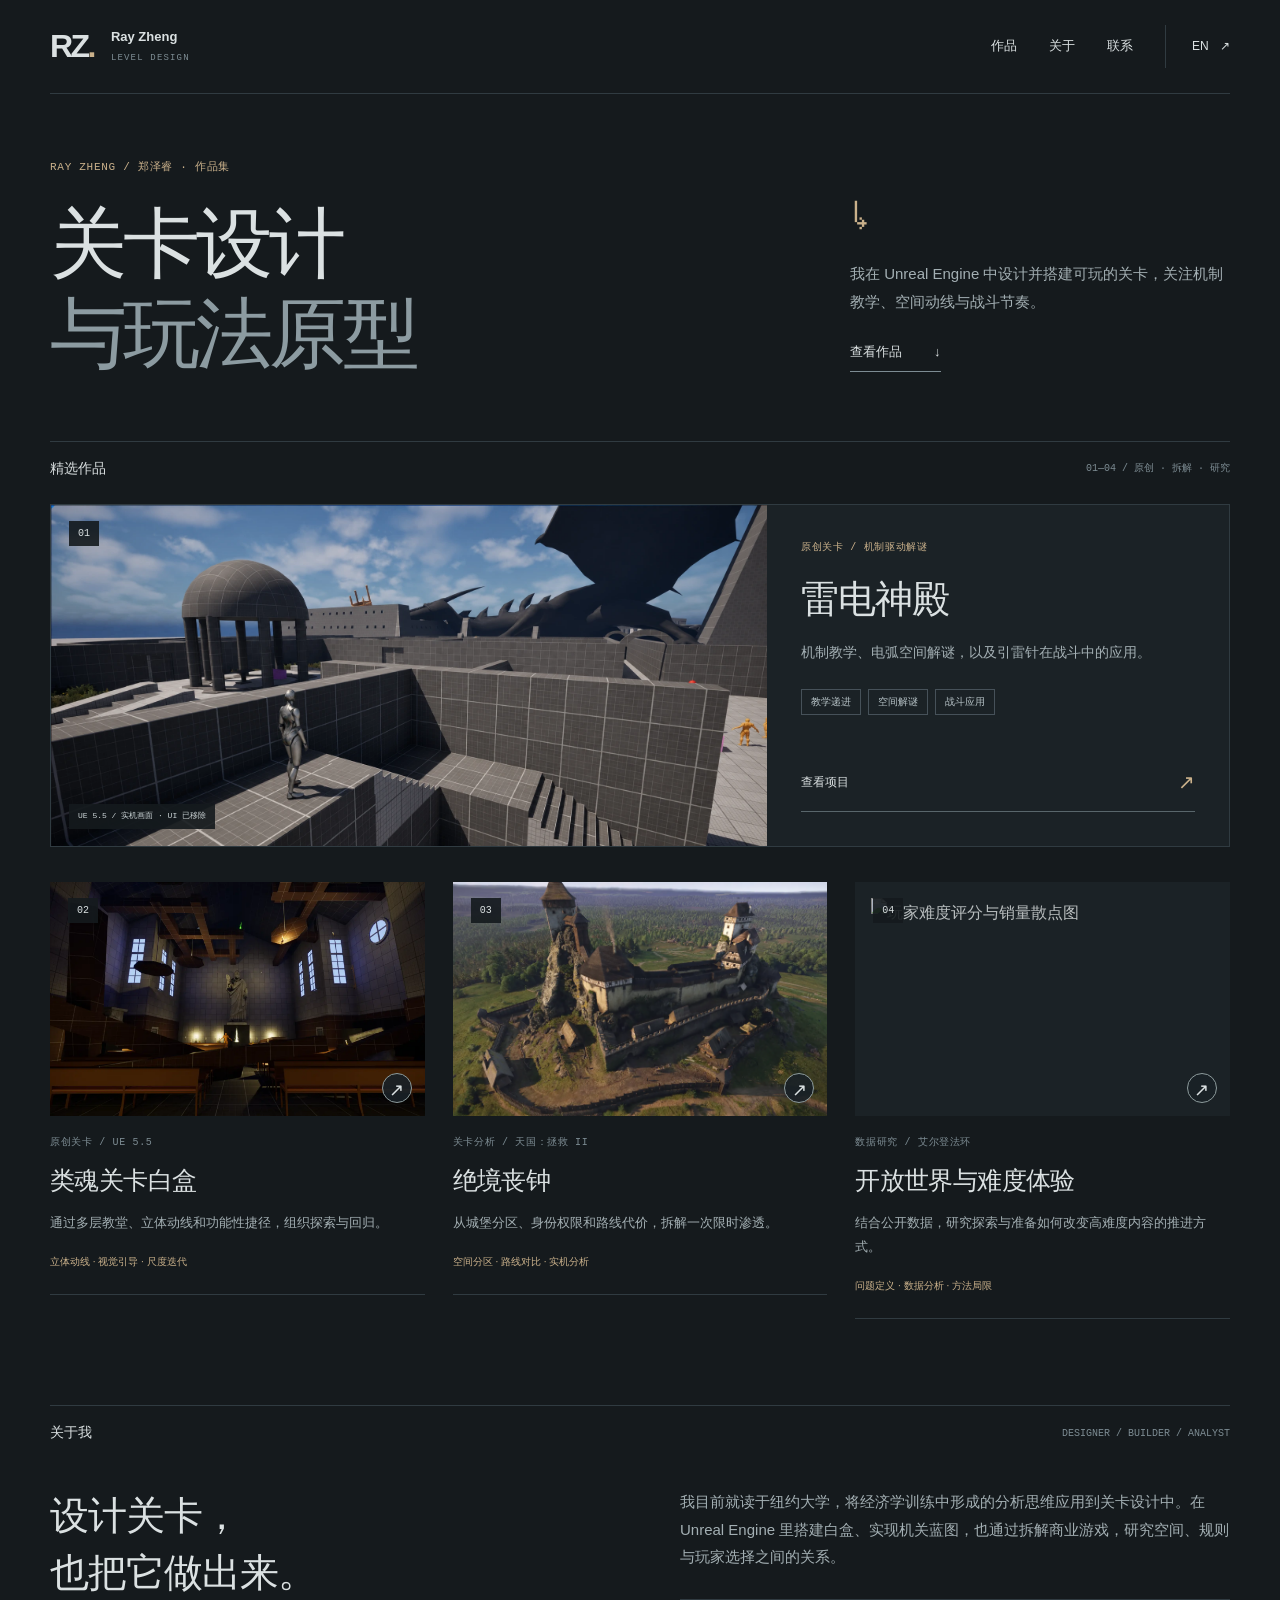
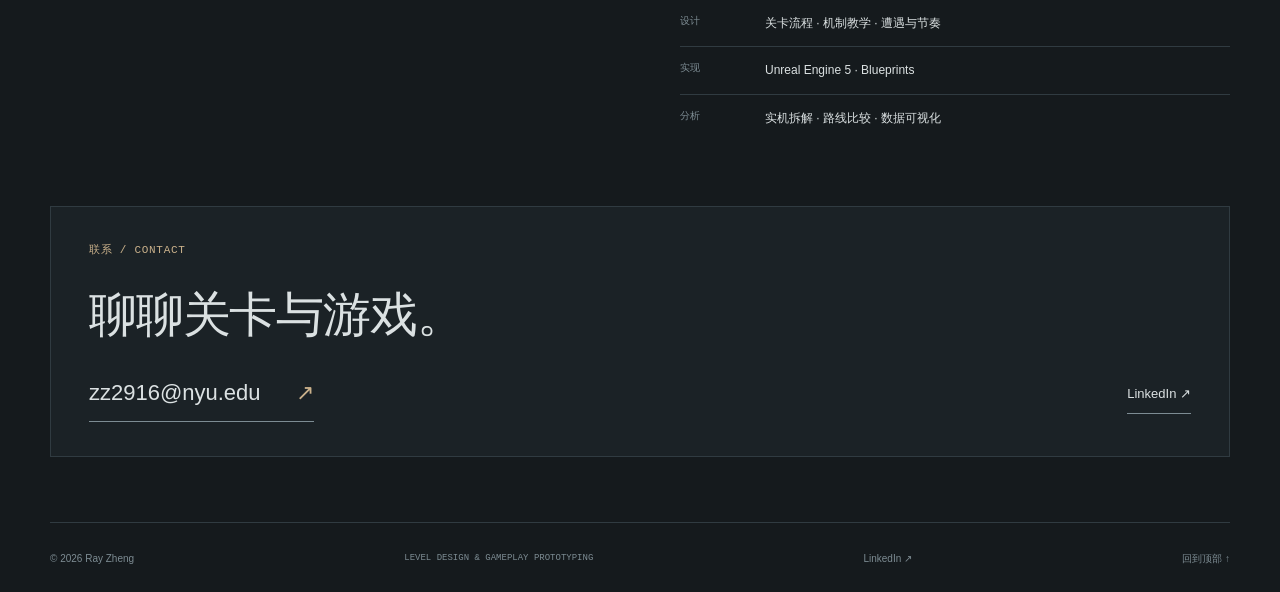
==== commit 389c99b2: "Unify bilingual portfolio with dark single-column case studies" ====
--- a/zh/index.html
+++ b/zh/index.html
@@ -1,130 +1,6 @@
 <!doctype html>
-<html lang="zh-CN">
-<head><meta charset="utf-8"><meta name="viewport" content="width=device-width, initial-scale=1"><meta name="description" content="通过空间、机制和玩家选择组织体验。Ray Zheng 的关卡设计与 Unreal Engine 原型作品集。"><meta name="theme-color" content="#141714"><title>Ray Zheng — 关卡设计作品集</title><link rel="stylesheet" href="../assets/portfolio.css"><script src="../assets/site.js" defer></script><script src="../assets/portfolio.js" defer></script>
-</head>
-<body class="portfolio-v2 zh-v2 home-page"><a class="skip-link" href="#main">跳到正文</a>
-<header class="pv-header shell"><a class="pv-brand" href="index.html"><span class="monogram">RZ<span>.</span></span><span>Ray Zheng<small>关卡设计</small></span></a>
-<button class="nav-toggle" data-nav-toggle aria-expanded="false" aria-controls="site-nav" type="button">菜单
-</button>
-<nav class="site-nav" id="site-nav" data-nav aria-label="主导航"><a href="index.html#work">作品</a><a href="index.html#about">关于</a><a href="mailto:zz2916@nyu.edu">联系 ↗</a><a class="lang-link" href="../index.html" lang="en">EN</a>
-</nav>
-</header>
-<main id="main">
-<section class="home-hero shell">
-<div class="hero-heading">
-<p class="overline">RAY ZHENG / 关卡设计作品集
-</p>
-<h1>让空间可读，<br>让选择发生。
-</h1>
-<p class="hero-description">我在 Unreal Engine 中制作关卡与玩法原型，探索空间布局、机制规则和玩家学习如何共同塑造体验。
-</p><a class="solid-link" href="#work">探索作品 <span>↓</span></a>
-</div>
-        <a class="hero-window" href="projects/thunder-temple.html"><img src="../assets/images/thunder-temple-entry-gameplay.webp" alt="雷电神殿白盒实机：庭院、角色与石化巨龙" fetchpriority="high" width="1817" height="866"><span class="image-topline">UNREAL ENGINE 5.5 <span>01 / 雷电神殿</span></span>
-<div class="hero-window-title"><span>最新项目 · 机制驱动关卡</span><strong>雷电神殿<span>↗</span></strong>
-</div><span class="image-footnote">实机画面 · UI 已移除</span></a>
-</section>
-<div class="practice-strip shell"><span>设计与实现</span>
-<p>Unreal Engine 5 <span>/</span> Blueprints <span>/</span> 空间与机制
-</p><a href="#work">精选作品 01—04 ↓</a>
-</div>
-<section class="selected shell" id="work">
-<div class="section-title">
-<div>
-<p class="overline">精选作品
-</p>
-<h2>从规则到空间。
-</h2>
-</div>
-<p>原创关卡、商业游戏拆解与数据研究。
-</p>
-</div>
-<article class="feature-project"><a class="feature-image" href="projects/thunder-temple.html"><img src="../assets/images/thunder-temple-entry-gameplay.webp" alt="雷电神殿庭院白盒实机画面" loading="lazy" width="1817" height="866"><span class="image-badge">01 / ORIGINAL LEVEL</span><span class="image-arrow">↗</span></a>
-<div class="feature-copy">
-<p class="overline">UE 5.5 · BLUEPRINTS
-</p>
-<h3><a href="projects/thunder-temple.html">雷电神殿</a>
-</h3>
-<p>先决定雷劈哪里，再决定电往哪里走。一个围绕引雷、导电与空间通行展开的第三人称关卡原型。
-</p>
-<ul class="chips">
-<li>机制教学
-</li>
-<li>空间解谜
-</li>
-<li>战斗应用
-</li>
-</ul><a class="under-link" href="projects/thunder-temple.html">查看设计拆解 <span>↗</span></a>
-</div>
-</article>
-<div class="project-pair">
-<article class="work-item"><a class="work-image" href="projects/original-level.html"><img src="../assets/images/arpg-showcase-cover.webp" alt="类魂关卡项目封面" loading="lazy" width="900" height="560"><span class="image-badge">02 / ORIGINAL LEVEL</span></a>
-<div class="work-item-heading">
-<h3><a href="projects/original-level.html">类魂关卡白盒</a>
-</h3><span>↗</span>
-</div>
-<p>立体动线、教堂小箱庭，以及让熟悉空间产生新意义的捷径与回环。
-</p>
-<p class="work-tags">空间引导 / 遭遇节奏 / 迭代
-</p>
-</article>
-<article class="work-item"><a class="work-image" href="projects/kcd2-analysis.html"><img src="../assets/images/kcd2-castle.webp" alt="天国拯救2特洛斯基城堡" loading="lazy" width="900" height="560"><span class="image-badge">03 / LEVEL ANALYSIS</span></a>
-<div class="work-item-heading">
-<h3><a href="projects/kcd2-analysis.html">绝境丧钟</a>
-</h3><span>↗</span>
-</div>
-<p>拆解《天国：拯救2》的城堡渗透：权限、路线代价与听觉倒计时如何塑造紧张感。
-</p>
-<p class="work-tags">空间分区 / 实机分析 / 改进提案
-</p>
-</article>
-</div>
-<article class="research-row"><span class="research-number">04</span>
-<div>
-<p class="overline">补充研究 / 艾尔登法环
-</p>
-<h3><a href="projects/elden-ring-research.html">开放世界如何重塑难度体验</a>
-</h3>
-<p>通过公开数据研究探索、准备与回归，保留方法和结论的边界。
-</p>
-</div><a class="circle-link" href="projects/elden-ring-research.html" aria-label="查看研究">↗</a>
-</article>
-</section>
-<section class="about-section shell" id="about">
-<p class="overline">关于我
-</p>
-<div class="about-layout">
-<h2>观察玩家，<br>推敲空间。
-</h2>
-<div>
-<p>我目前就读于纽约大学，将经济学训练中形成的分析思维应用到关卡设计中：在 Unreal Engine 里制作可玩的空间，同时通过拆解商业游戏，理解布局、规则、AI 和视觉呈现如何共同影响玩家决策。
-</p>
-<dl class="about-facts">
-<div>
-<dt>方向
-</dt>
-<dd>关卡设计与玩法原型
-</dd>
-</div>
-<div>
-<dt>工具
-</dt>
-<dd>Unreal Engine 5 · Blueprints
-</dd>
-</div>
-</dl>
-</div>
-</div>
-</section>
-<section class="contact-section shell">
-<p class="overline">保持联系
-</p>
-<div>
-<h2>聊聊下一个<br>可玩的空间。
-</h2><a class="under-link" href="mailto:zz2916@nyu.edu">zz2916@nyu.edu <span>↗</span></a>
-</div>
-</section>
-</main>
-<footer class="pv-footer shell"><span>© <span data-year></span> Ray Zheng</span><span>关卡 · 机制 · 玩家选择</span><a href="https://www.linkedin.com/in/zerui-zheng" target="_blank" rel="noopener">LinkedIn ↗</a>
-</footer>
-</body>
-</html>
+<html lang="zh-CN"><head><meta charset="utf-8"><meta name="viewport" content="width=device-width, initial-scale=1"><meta name="description" content="我在 Unreal Engine 中设计并搭建可玩的关卡，关注机制教学、空间动线与战斗节奏。"><meta name="theme-color" content="#151a1d"><title>关卡设计与玩法原型 — Ray Zheng</title><link rel="canonical" href="https://crossoul.github.io/zh/index.html"><link rel="icon" href="../assets/favicon.svg" type="image/svg+xml"><link rel="stylesheet" href="../assets/design.css"><script src="../assets/design.js" defer></script><meta name="color-scheme" content="dark"></head>
+<body class="zh home-page"><a class="skip-link" href="#main">跳到正文</a>
+<header class="site-header shell"><a class="brand" href="index.html" aria-label="Ray Zheng — 首页"><span class="brand-mark">RZ<span>.</span></span><span class="brand-name">Ray Zheng<small>LEVEL DESIGN</small></span></a>
+<button class="nav-toggle" type="button" data-nav-toggle aria-expanded="false" aria-controls="site-nav">菜单 <span aria-hidden="true">☰</span></button>
+<nav class="site-nav" id="site-nav" data-nav aria-label="主导航"><a href="index.html#work">作品</a><a href="index.html#about">关于</a><a href="index.html#contact">联系</a><a class="lang-link" href="../index.html" lang="en">EN <span aria-hidden="true">↗</span></a></nav></header><main id="main"><section class="home-intro shell"><div><p class="eyebrow">RAY ZHENG / 郑泽睿 · 作品集</p><h1>关卡设计<br><span>与玩法原型</span></h1></div><div class="intro-copy"><span class="discipline-mark" aria-hidden="true">↳</span><p>我在 Unreal Engine 中设计并搭建可玩的关卡，关注机制教学、空间动线与战斗节奏。</p><a class="text-link" href="#work">查看作品 <span>↓</span></a></div></section><section class="selected-work shell" id="work"><div class="section-label"><h2>精选作品</h2><span>01—04 / 原创 · 拆解 · 研究</span></div><article class="featured-project"><a class="featured-image" href="projects/thunder-temple.html"><img src="../assets/images/thunder-temple-entry-gameplay.webp" alt="雷电神殿白盒实机画面，左下角界面已移除" fetchpriority="high" width="1817" height="866"><span class="image-stamp">UE 5.5 / 实机画面 · UI 已移除</span><span class="image-index">01</span></a><div class="featured-copy"><p class="eyebrow">原创关卡 / 机制驱动解谜</p><h3><a href="projects/thunder-temple.html">雷电神殿</a></h3><p>机制教学、电弧空间解谜，以及引雷针在战斗中的应用。</p><ul class="project-topics"><li>教学递进</li><li>空间解谜</li><li>战斗应用</li></ul><a class="case-link" href="projects/thunder-temple.html">查看项目 <span>↗</span></a></div></article><div class="work-grid"><article class="project-card "><a class="project-image" href="projects/original-level.html"><img src="../assets/images/demo-church-interior.webp" alt="类魂关卡白盒中的多层教堂内部" loading="lazy" width="1600" height="866"><span class="image-index">02</span><span class="image-open" aria-hidden="true">↗</span></a><div class="project-copy"><p class="eyebrow">原创关卡 / UE 5.5</p><h3><a href="projects/original-level.html">类魂关卡白盒</a></h3><p>通过多层教堂、立体动线和功能性捷径，组织探索与回归。</p><p class="project-tags">立体动线 · 视觉引导 · 尺度迭代</p></div></article><article class="project-card "><a class="project-image" href="projects/kcd2-analysis.html"><img src="../assets/images/kcd2-castle.webp" alt="特洛斯基城堡全景" loading="lazy" width="1800" height="1013"><span class="image-index">03</span><span class="image-open" aria-hidden="true">↗</span></a><div class="project-copy"><p class="eyebrow">关卡分析 / 天国：拯救 II</p><h3><a href="projects/kcd2-analysis.html">绝境丧钟</a></h3><p>从城堡分区、身份权限和路线代价，拆解一次限时渗透。</p><p class="project-tags">空间分区 · 路线对比 · 实机分析</p></div></article><article class="project-card research-card"><a class="project-image" href="projects/elden-ring-research.html"><img src="../assets/images/elden-ring-difficulty-sales.webp" alt="玩家难度评分与销量散点图" loading="lazy" width="991" height="687"><span class="image-index">04</span><span class="image-open" aria-hidden="true">↗</span></a><div class="project-copy"><p class="eyebrow">数据研究 / 艾尔登法环</p><h3><a href="projects/elden-ring-research.html">开放世界与难度体验</a></h3><p>结合公开数据，研究探索与准备如何改变高难度内容的推进方式。</p><p class="project-tags">问题定义 · 数据分析 · 方法局限</p></div></article></div></section><section class="about-section shell" id="about"><div class="section-label"><h2>关于我</h2><span>DESIGNER / BUILDER / ANALYST</span></div><div class="about-layout"><h3>设计关卡，<br>也把它做出来。</h3><div><p>我目前就读于纽约大学，将经济学训练中形成的分析思维应用到关卡设计中。在 Unreal Engine 里搭建白盒、实现机关蓝图，也通过拆解商业游戏，研究空间、规则与玩家选择之间的关系。</p><dl class="about-facts"><div><dt>设计</dt><dd>关卡流程 · 机制教学 · 遭遇与节奏</dd></div><div><dt>实现</dt><dd>Unreal Engine 5 · Blueprints</dd></div><div><dt>分析</dt><dd>实机拆解 · 路线比较 · 数据可视化</dd></div></dl></div></div></section><section class="contact-section shell" id="contact"><p class="eyebrow">联系 / CONTACT</p><h2>聊聊关卡与游戏。</h2><div><a class="contact-email" href="mailto:zz2916@nyu.edu">zz2916@nyu.edu <span>↗</span></a><a class="text-link" href="https://www.linkedin.com/in/zerui-zheng" target="_blank" rel="noopener">LinkedIn ↗</a></div></section></main><footer class="site-footer shell"><a class="footer-name" href="mailto:zz2916@nyu.edu">联系我 <span>↗</span><small>zz2916@nyu.edu</small></a><div class="footer-bottom"><span>© <span data-year>2026</span> Ray Zheng</span><span>LEVEL DESIGN & GAMEPLAY PROTOTYPING</span><a href="https://www.linkedin.com/in/zerui-zheng" target="_blank" rel="noopener">LinkedIn ↗</a><a href="#main">回到顶部 ↑</a></div></footer></body></html>
--- a/assets/design.css
+++ b/assets/design.css
@@ -0,0 +1,363 @@
+/* One shared dark palette, one reading column, one consistent media system. */
+:root {
+  color-scheme: dark;
+  --bg: #151a1d;
+  --surface: #1b2226;
+  --surface-raised: #222b30;
+  --ink: #dbe1e2;
+  --muted: #a3afb3;
+  --quiet: #7d8c93;
+  --line: #303b41;
+  --accent: #cab18b;
+  --mono: 'Cascadia Code', 'SFMono-Regular', Consolas, monospace;
+  --shell: min(1180px, calc(100% - 80px));
+  --reading: min(940px, calc(100% - 80px));
+}
+* { box-sizing: border-box; }
+html { scroll-behavior: smooth; }
+body { margin: 0; background: var(--bg); color: var(--ink); font: 16px/1.85 Inter, 'Segoe UI', 'Microsoft YaHei', 'PingFang SC', sans-serif; -webkit-font-smoothing: antialiased; }
+h1, h2, h3, p, figure, dl { margin: 0; }
+h1, h2, h3 { font-weight: 550; line-height: 1.4; letter-spacing: -.025em; }
+a { color: inherit; text-decoration: none; }
+a:hover { color: var(--accent); }
+button { font: inherit; color: inherit; cursor: pointer; }
+img, video { display: block; max-width: 100%; }
+img { height: auto; }
+[hidden] { display: none !important; }
+a:focus-visible, button:focus-visible, summary:focus-visible, [tabindex]:focus-visible { outline: 2px solid var(--accent); outline-offset: 5px; }
+::selection { color: #edf0ed; background: #5c625c; }
+.shell { width: var(--shell); margin-inline: auto; }
+.skip-link { position: fixed; top: 10px; left: 15px; z-index: 100; transform: translateY(-160%); background: var(--accent); color: #151a1d; padding: 9px 18px; }
+.skip-link:focus { transform: none; }
+.eyebrow, .overline, .project-kicker { color: var(--accent); font: 11px/1.8 var(--mono); letter-spacing: .065em; text-transform: uppercase; }
+.site-header { min-height: 94px; display: flex; align-items: center; justify-content: space-between; gap: 24px; border-bottom: 1px solid var(--line); position: relative; z-index: 30; }
+.brand { display: flex; gap: 17px; align-items: center; }
+.brand-mark { font-size: 32px; font-weight: 750; line-height: 1; letter-spacing: -.08em; }
+.brand-mark > span { color: var(--accent); }
+.brand-name { font-size: 13px; font-weight: 550; line-height: 1.4; }
+.brand-name small { display: block; margin-top: 5px; color: var(--quiet); font: 9px/1.6 var(--mono); letter-spacing: .13em; }
+.site-nav { display: flex; gap: 32px; align-items: center; font-size: 13px; }
+.site-nav a { padding-block: 10px; }
+.lang-link { padding-left: 26px; border-left: 1px solid var(--line); font-size: 12px; }
+.lang-link span { margin-left: 8px; }
+.nav-toggle { display: none; border: 0; background: none; padding: 8px 0; font-size: 13px; }
+.nav-toggle span { margin-left: 10px; }
+.text-link { display: inline-flex; align-items: center; gap: 32px; font-size: 13px; padding-bottom: 7px; border-bottom: 1px solid var(--quiet); }
+
+/* Homepage: quiet typography, with a single lead project. */
+.home-intro { display: grid; grid-template-columns: 1.3fr 1fr; gap: 70px; align-items: end; padding-block: 64px 62px; }
+.home-intro h1 { margin-top: 20px; font-size: clamp(48px, 6vw, 80px); line-height: 1.18; letter-spacing: -.05em; }
+.home-intro h1 span { color: #8c9ba1; }
+.en .home-intro h1 { line-height: 1.12; }
+.intro-copy { max-width: 380px; justify-self: end; padding-bottom: 7px; }
+.discipline-mark { display: block; color: var(--accent); font-size: 38px; line-height: 1; margin-bottom: 20px; }
+.intro-copy p { color: var(--muted); font-size: 15px; }
+.intro-copy .text-link { margin-top: 24px; }
+.section-label { display: flex; align-items: center; justify-content: space-between; gap: 20px; padding-block: 17px 25px; border-top: 1px solid var(--line); }
+.section-label h2 { font-size: 14px; letter-spacing: 0; }
+.section-label > span { color: var(--quiet); font: 10px/1.7 var(--mono); }
+.featured-project { display: grid; grid-template-columns: 1.55fr 1fr; background: var(--surface); border: 1px solid var(--line); }
+.featured-image { position: relative; display: block; min-width: 0; overflow: hidden; }
+.featured-image > img { width: 100%; height: 100%; object-fit: cover; object-position: 50% 46%; transition: transform .45s ease; }
+.featured-image:hover > img { transform: scale(1.025); }
+.image-index { position: absolute; left: 18px; top: 16px; padding: 6px 9px; color: var(--ink); background: #151a1de6; font: 10px/1.3 var(--mono); }
+.image-stamp { position: absolute; left: 18px; bottom: 17px; padding: 6px 9px; color: #cbd4d6; background: #151a1de6; font: 8px/1.6 var(--mono); }
+.featured-copy { padding: 34px; display: flex; flex-direction: column; align-items: flex-start; }
+.featured-copy .eyebrow { font-size: 10px; }
+.featured-copy h3 { margin-block: 18px 17px; font-size: clamp(30px, 3vw, 43px); line-height: 1.25; }
+.featured-copy > p:not(.eyebrow) { font-size: 14px; color: var(--muted); }
+.project-topics { display: flex; flex-wrap: wrap; gap: 7px; list-style: none; padding: 0; margin: 23px 0 24px; }
+.project-topics li { font-size: 10px; padding: 3px 9px; border: 1px solid #465159; color: #b6c2c6; }
+.case-link { display: flex; justify-content: space-between; gap: 40px; align-items: center; border-bottom: 1px solid #59666b; width: 100%; padding-block: 10px; margin-top: auto; font-size: 12px; }
+.case-link span { color: var(--accent); font-size: 20px; }
+.work-grid { display: grid; grid-template-columns: repeat(3, minmax(0,1fr)); gap: 28px; margin-top: 35px; }
+.project-card { min-width: 0; }
+.project-image { display: block; position: relative; aspect-ratio: 16/10; overflow: hidden; background: var(--surface); }
+.project-image > img { width: 100%; height: 100%; object-fit: cover; transition: transform .4s ease; }
+.project-image:hover > img { transform: scale(1.025); }
+.research-card .project-image { padding: 16px; }
+.research-card .project-image > img { object-fit: contain; filter: brightness(.84); }
+.image-open { position: absolute; right: 13px; bottom: 13px; width: 30px; height: 30px; border: 1px solid #8d9b9c; border-radius: 50%; display: grid; place-items: center; background: #192126e8; font-size: 18px; }
+.project-copy { padding-block: 18px 23px; border-bottom: 1px solid var(--line); }
+.project-copy .eyebrow { font-size: 10px; color: var(--quiet); }
+.project-copy h3 { font-size: 25px; line-height: 1.35; margin-block: 12px 13px; }
+.project-copy > p:not(.eyebrow) { color: var(--muted); font-size: 13px; }
+.project-copy .project-tags { margin-top: 18px; font-size: 10px !important; color: var(--accent) !important; }
+.about-section { padding-block: 86px 65px; }
+.about-layout { display: grid; grid-template-columns: 1fr 1fr; gap: 80px; margin-top: 20px; }
+.about-layout h3 { font-size: 39px; line-height: 1.45; }
+.about-layout > div > p { color: var(--muted); font-size: 15px; }
+.about-facts { margin-top: 28px; }
+.about-facts > div { display: grid; grid-template-columns: 70px 1fr; gap: 15px; border-top: 1px solid var(--line); padding-block: 12px; font-size: 12px; }
+.about-facts dt { font: 10px/2 var(--mono); color: var(--quiet); }
+.about-facts dd { margin: 0; }
+.contact-section { padding: 34px 38px; margin-bottom: 65px; background: var(--surface); border: 1px solid var(--line); }
+.contact-section h2 { margin-block: 20px 25px; font-size: clamp(30px,4vw,48px); }
+.contact-section > div { display: flex; justify-content: space-between; gap: 25px; align-items: center; }
+.contact-email { display: inline-flex; align-items: center; gap: 35px; font-size: 22px; border-bottom: 1px solid var(--quiet); padding-bottom: 8px; }
+.contact-email span { color: var(--accent); }
+
+/* Case layout: a fixed reading grid. No floating copy or nested text/image columns. */
+.case-page .case-hero, .case-page .case-section, .case-page .media-block, .case-page .next-project, .case-page .chapter-nav > .shell, .case-page .site-footer { width: var(--reading); }
+.case-hero { padding-block: 23px 0; }
+.case-breadcrumb { display: flex; justify-content: space-between; align-items: center; gap: 20px; color: var(--quiet); font-size: 11px; margin-bottom: 33px; }
+.case-breadcrumb a { padding-block: 7px; }
+.case-breadcrumb > span { font: 10px var(--mono); }
+.case-title-block h1 { font-size: clamp(38px,5vw,62px); line-height: 1.25; letter-spacing: -.04em; margin-block: 17px 18px; text-wrap: balance; }
+.case-subtitle { font-size: 20px; color: #c1ccd0; margin-bottom: 17px; }
+.case-lede { max-width: 760px; color: var(--muted); font-size: 15px; line-height: 1.95; }
+.project-meta { display: grid; grid-template-columns: repeat(4,minmax(0,1fr)); gap: 25px; padding-block: 21px; margin-top: 30px; border-block: 1px solid var(--line); }
+.project-meta dt { color: var(--quiet); font-size: 11px; margin-bottom: 6px; }
+.project-meta dd { font-size: 13px; margin: 0; }
+.quick-links { display: flex; flex-wrap: wrap; gap: 24px; padding-block: 16px 22px; font-size: 12px; }
+.quick-links a { display: inline-flex; gap: 17px; }
+.quick-links a span { color: var(--accent); }
+.chapter-nav { position: sticky; top: 0; z-index: 20; background: #151a1df5; backdrop-filter: blur(14px); border-block: 1px solid var(--line); }
+.chapter-nav > .shell { display: flex; align-items: center; gap: 25px; }
+.chapter-label { color: var(--quiet); font: 9px var(--mono); white-space: nowrap; }
+.chapter-links { display: flex; flex: 1; gap: 24px; flex-wrap: wrap; }
+.chapter-links a { font-size: 11px; padding-block: 17px 14px; border-bottom: 2px solid transparent; white-space: nowrap; color: var(--muted); }
+.chapter-links a span { font: 9px var(--mono); color: var(--quiet); margin-right: 3px; }
+.chapter-links a:hover, .chapter-links a[aria-current] { color: var(--accent); border-color: var(--accent); }
+.chapter-toggle { display: none; }
+.case-section, .media-block { padding-block: 56px; border-bottom: 1px solid var(--line); scroll-margin-top: 72px; }
+.section-title { margin-bottom: 28px; max-width: 760px; }
+.section-title h2 { font-size: 31px; line-height: 1.5; letter-spacing: -.02em; margin-top: 11px; text-wrap: balance; }
+.section-title > p { color: var(--muted); font-size: 15px; line-height: 1.95; margin-top: 18px; }
+.section-title > .eyebrow, .section-title > .overline { color: var(--accent); font: 11px/1.8 var(--mono); margin-top: 0; }
+.prose, .study-copy { max-width: 760px; font-size: 15px; color: var(--muted); line-height: 1.95; }
+.prose p + p, .study-copy p + p { margin-top: 15px; }
+.study-copy h3, .note-item h3, .lighting-comparison h3 { color: var(--ink); font-size: 23px; line-height: 1.5; margin-bottom: 16px; }
+.study-copy > span, .study-index, .note-item > span { display: block; color: var(--accent); font: 11px var(--mono); margin-bottom: 12px; }
+.study-copy .project-kicker { margin-bottom: 13px; }
+.study-copy .flow-hint { margin-top: 14px; font-size: 12px; color: var(--quiet); }
+.study-copy:has(.film) { max-width: none; }
+.study { display: block; margin-top: 44px; }
+.study + .study { padding-top: 38px; border-top: 1px solid var(--line); }
+.study > .media-figure, .study > .media-pair { margin-top: 24px; }
+.study > .study-copy + .media-figure { margin-top: 25px; }
+.study-copy > .film { margin-top: 25px; }
+.case-section > .media-figure + .study { margin-top: 36px; }
+.case-section > .media-figure { margin-top: 26px; }
+.study-list > .study:first-child { margin-top: 0; }
+.note-list { display: grid; grid-template-columns: 1fr; gap: 25px; margin-top: 29px; max-width: 760px; }
+.note-item { padding-left: 0; border: 0; }
+.note-item h3 { font-size: 21px; margin-bottom: 10px; }
+.note-item p { color: var(--muted); font-size: 15px; line-height: 1.95; }
+.note-item > span { margin-bottom: 10px; }
+.note-list + .study { margin-top: 35px; }
+.diagram-legend { list-style: none; display: flex; flex-wrap: wrap; gap: 10px 23px; padding: 0; margin: 19px 0 0; color: var(--muted); font-size: 11px; }
+.diagram-legend li { display: inline-flex; align-items: center; gap: 9px; }
+.legend-line { width: 18px; height: 2px; background: #d27567; }
+.legend-optional { background: #7695cc; }
+.legend-underground { background: #ab8cc9; }
+.legend-symbol { width: 18px; text-align: center; color: var(--accent); font-size: 17px; }
+
+/* Media: all image/video previews use the same 16:9 frame, never crop evidence. */
+.media-figure { width: 100%; min-width: 0; margin: 0; }
+.media-frame { position: relative; display: block; width: 100%; aspect-ratio: 16/9; background: #101517; border: 1px solid #354148; overflow: hidden; }
+.media-frame > img, .media-frame > video { display: block; width: 100%; height: 100%; object-fit: contain; }
+.image-frame::after { content: '↗'; position: absolute; bottom: 10px; right: 11px; width: 25px; height: 25px; display: grid; place-items: center; background: #151a1de8; border: 1px solid #6e7b80; border-radius: 3px; font-size: 16px; color: #d1d8d9; opacity: .85; }
+.image-frame:hover { border-color: #839294; }
+.media-figure figcaption, .pair-caption { padding-top: 10px; color: var(--muted); font-size: 12px; line-height: 1.8; }
+.media-hint { color: var(--quiet); font-size: 11px; margin-top: 6px; }
+.media-pair { display: grid; grid-template-columns: repeat(2,minmax(0,1fr)); gap: 20px; margin-top: 25px; }
+.media-pair .comparison-label { padding: 0 0 9px; color: var(--accent); font-size: 12px; }
+.media-stack { display: grid; gap: 30px; margin-top: 26px; }
+.media-chart .media-frame { background: #1e262b; }
+.media-chart img { filter: brightness(.83); }
+.media-excerpt .media-frame { aspect-ratio: auto; padding: 18px; background: var(--surface); }
+.media-excerpt .media-frame > img { width: 100%; height: auto; }
+.film figcaption > span:last-child { color: var(--quiet); font-size: 11px; }
+.film figcaption > span:last-child::before { content: ' · '; }
+.study .media-figure + .media-figure { margin-top: 28px; }
+.media-pair .media-figure + .media-figure { margin-top: 0; }
+.pair-caption + .media-pair { margin-top: 28px; }
+.video-embed, .walkthrough-embed { width: 100%; aspect-ratio: 16/9; background: #101517; border: 1px solid #354148; }
+.video-embed iframe, .walkthrough-embed iframe { display: block; width: 100%; height: 100%; border: 0; }
+.video-meta, .walkthrough-meta { display: flex; justify-content: space-between; gap: 14px; flex-wrap: wrap; color: var(--muted); font-size: 12px; padding-top: 12px; }
+.video-meta a, .walkthrough-meta a { color: var(--accent); text-decoration: underline; text-underline-offset: 4px; }
+.media-block::before { content: 'PROJECT WALKTHROUGH'; display: block; color: var(--accent); font: 11px var(--mono); margin-bottom: 24px; }
+.focus-list { border-top: 1px solid var(--line); padding-top: 23px; margin-top: 26px; max-width: 760px; font-size: 14px; }
+.focus-list > p { color: var(--muted); margin-bottom: 11px; }
+.focus-list ol { margin: 0; padding-left: 22px; display: grid; gap: 6px; }
+.state-study { margin-top: 30px; background: none; padding: 0; }
+.state-toolbar { display: flex; justify-content: space-between; gap: 20px; align-items: center; margin-bottom: 17px; }
+.state-toolbar > p { color: var(--muted); font-size: 13px; }
+.state-tabs { display: flex; gap: 6px; }
+.state-tabs button { font-size: 12px; border: 1px solid #4e5c64; background: none; padding: 8px 14px; }
+.state-tabs button[aria-selected=true] { color: #151a1d; background: #bbc6c9; border-color: #bbc6c9; }
+.media-note { color: var(--quiet); font-size: 12px; margin-top: 14px; }
+.context-film, .supporting-detail { border-block: 1px solid var(--line); margin-top: 28px; }
+.context-film > summary, .supporting-detail > summary { color: var(--muted); font-size: 13px; padding: 18px 0; cursor: pointer; }
+.context-film > summary:hover, .supporting-detail > summary:hover { color: var(--accent); }
+.context-film > summary > span { color: var(--quiet); font: 10px var(--mono); margin-left: 15px; }
+.context-film[open], .supporting-detail[open] { padding-bottom: 24px; }
+.supporting-detail .study { margin-top: 10px; }
+.supporting-detail > .media-figure { margin-top: 20px; }
+.supporting-detail > .study-copy { margin-top: 15px; }
+
+/* Reports: prose, tables and explicit comparisons follow the same reading grid. */
+.button { display: inline-block; padding: 9px 16px; border: 1px solid #53616a; font-size: 12px; margin-top: 20px; }
+.finding { background: var(--surface); border-left: 2px solid var(--accent); padding: 20px 23px; margin-block: 23px; font-size: 14px; }
+.finding strong { color: var(--accent); display: block; font-size: 12px; margin-bottom: 9px; }
+.finding span { color: #c5d0d2; }
+.route-table-wrap, .research-table-scroll { width: 100%; overflow-x: auto; border: 1px solid var(--line); background: var(--surface); scrollbar-color: #55636d var(--surface); }
+table { border-collapse: collapse; text-align: left; width: 100%; font-size: 13px; line-height: 1.8; }
+th, td { padding: 15px 18px; border-bottom: 1px solid var(--line); }
+th { background: #222c32; color: #ced9dc; font-weight: 500; }
+td { color: var(--muted); }
+tbody tr:last-child td { border: 0; }
+.route-table { min-width: 670px; }
+.research-table-scroll table { min-width: 500px; }
+.research-table-card { margin-top: 32px; }
+.research-table-title { font-size: 14px; margin-bottom: 17px; color: #c2ced2; }
+.research-note { color: var(--quiet); font-size: 12px; max-width: 760px; margin-top: 15px; }
+.research-reading-note { border-left: 2px solid #73848c; padding-left: 19px; font-size: 13px; margin-top: 23px !important; }
+.research-explanation { margin-block: 30px; }
+.research-explanation > div + div { margin-top: 18px; }
+.next-project { padding-block: 48px 58px; }
+.next-project > a { display: flex; justify-content: space-between; align-items: center; gap: 25px; padding-block: 22px; margin-top: 15px; border-bottom: 1px solid #65757b; }
+.next-project > a > div > span { color: var(--quiet); font: 10px var(--mono); }
+.next-project h2 { font-size: 37px; margin-top: 13px; line-height: 1.3; }
+.next-project > a > span { color: var(--accent); font-size: 43px; }
+.site-footer { border-top: 1px solid var(--line); padding-block: 27px 23px; }
+.footer-name { display: block; width: fit-content; font-size: 20px; }
+.footer-name > span { color: var(--accent); margin-left: 18px; }
+.footer-name small { display: block; color: var(--muted); font: 11px/1.8 var(--mono); margin-top: 7px; }
+.footer-bottom { display: flex; justify-content: space-between; gap: 22px; flex-wrap: wrap; margin-top: 28px; border-top: 1px solid var(--line); padding-top: 18px; color: var(--quiet); font-size: 10px; }
+.footer-bottom > span:nth-child(2) { font: 9px/1.8 var(--mono); }
+.home-page .footer-name { display: none; }
+.home-page .footer-bottom { margin-top: 0; border: 0; padding-top: 0; }
+
+@media (max-width: 1100px) {
+  :root { --shell: calc(100% - 56px); --reading: min(900px, calc(100% - 72px)); }
+  .home-intro { gap: 45px; }
+  .featured-copy { padding: 28px; }
+  .work-grid { gap: 23px; }
+  .project-copy h3 { font-size: 23px; }
+  .chapter-label { display: none; }
+  .chapter-links { gap: 23px; }
+  .chapter-links a span { display: none; }
+}
+@media (max-width: 760px) {
+  :root { --shell: calc(100% - 40px); --reading: calc(100% - 40px); }
+  .site-header { min-height: 82px; }
+  .site-nav { gap: 21px; font-size: 12px; }
+  .home-intro { display: block; padding-block: 43px 45px; }
+  .home-intro h1 { font-size: clamp(45px, 8.5vw, 62px); }
+  .intro-copy { display: grid; grid-template-columns: 28px 1fr; gap: 11px 17px; max-width: 580px; margin-top: 29px; padding: 0; }
+  .discipline-mark { font-size: 31px; margin: 0; grid-row: 1/3; }
+  .intro-copy p { font-size: 14px; }
+  .intro-copy .text-link { margin-top: 0; justify-self: start; }
+  .section-label > span { font-size: 9px; }
+  .featured-project { display: block; }
+  .featured-image > img { aspect-ratio: 16/9; height: auto; }
+  .featured-copy h3 { font-size: 37px; }
+  .case-link { max-width: 340px; margin-top: 0; }
+  .work-grid { grid-template-columns: 1fr 1fr; gap: 27px 22px; margin-top: 30px; }
+  .research-card { grid-column: 1/-1; display: grid; grid-template-columns: 1fr 1fr; gap: 24px; }
+  .research-card .project-copy { padding-top: 0; }
+  .project-copy .eyebrow { font-size: 9px; }
+  .about-section { padding-block: 62px 48px; }
+  .about-layout { display: block; margin-top: 10px; }
+  .about-layout h3 { font-size: 33px; margin-bottom: 24px; }
+  .about-layout > div > p { font-size: 14px; }
+  .contact-section { padding: 27px; margin-bottom: 45px; }
+  .contact-section h2 { font-size: 33px; }
+  .contact-section > div { flex-wrap: wrap; align-items: flex-start; }
+  .contact-email { font-size: 19px; gap: 23px; }
+  .case-breadcrumb { margin-bottom: 25px; font-size: 11px; }
+  .case-breadcrumb > span { font-size: 9px; }
+  .case-title-block h1 { font-size: 43px; margin-block: 15px; }
+  .case-subtitle { font-size: 18px; }
+  .case-lede { font-size: 14px; }
+  .project-meta { grid-template-columns: 1fr 1fr; gap: 23px; margin-top: 26px; }
+  .project-meta dd { font-size: 12px; }
+  .quick-links { gap: 18px; font-size: 11px; }
+  .chapter-nav > .shell { display: block; }
+  .chapter-toggle { display: flex; justify-content: space-between; align-items: center; width: 100%; font-size: 12px; border: 0; background: none; padding: 15px 0; }
+  .chapter-toggle > span { color: var(--accent); font-size: 18px; line-height: 1; }
+  .chapter-links { display: grid; grid-template-columns: 1fr 1fr; gap: 0 20px; padding-bottom: 13px; }
+  .chapter-links a { font-size: 12px; padding: 9px 0; }
+  .chapter-links a span { display: inline; }
+  .chapter-nav.enhanced .chapter-links { display: none; }
+  .chapter-nav.enhanced:has(.chapter-toggle[aria-expanded=true]) .chapter-links { display: grid; }
+  .case-section, .media-block { padding-block: 38px; scroll-margin-top: 70px; }
+  .section-title { margin-bottom: 24px; }
+  .section-title h2 { font-size: 27px; line-height: 1.5; }
+  .section-title > p { font-size: 14px; margin-top: 15px; }
+  .prose, .study-copy, .note-item p { font-size: 14px; }
+  .study-copy h3 { font-size: 23px; }
+  .study { margin-top: 32px; }
+  .study + .study { padding-top: 29px; }
+  .study > .media-figure, .study > .media-pair { margin-top: 22px; }
+  .media-pair { gap: 16px; }
+  .media-figure figcaption, .pair-caption { font-size: 11px; }
+  .media-hint { font-size: 10px; }
+  .state-toolbar { align-items: flex-start; flex-direction: column; gap: 13px; }
+  .state-tabs button { font-size: 11px; padding: 8px 13px; }
+  .focus-list { font-size: 13px; }
+  .video-meta, .walkthrough-meta { font-size: 11px; gap: 10px; }
+  .note-list { gap: 23px; }
+  .note-item h3 { font-size: 21px; }
+  .finding { padding: 19px; font-size: 13px; }
+  th, td { font-size: 12px; padding: 12px 15px; }
+  .next-project { padding-block: 36px 45px; }
+  .next-project h2 { font-size: 31px; }
+  .next-project > a > span { font-size: 35px; }
+  .footer-bottom > span:nth-child(2) { display: none; }
+}
+@media (max-width: 480px) {
+  :root { --shell: calc(100% - 36px); --reading: calc(100% - 36px); }
+  .brand { gap: 13px; }
+  .brand-name { font-size: 12px; }
+  .brand-name small { font-size: 8px; }
+  .brand-mark { font-size: 29px; }
+  .nav-toggle { display: block; }
+  .site-header { flex-wrap: wrap; padding-block: 17px; gap: 18px; }
+  .site-header.enhanced { flex-wrap: nowrap; }
+  .site-nav { flex-wrap: wrap; gap: 15px; }
+  .site-header.enhanced .site-nav { display: none; position: absolute; left: 0; right: 0; top: 100%; border: 1px solid var(--line); padding: 13px 20px; background: var(--surface); flex-direction: column; align-items: stretch; gap: 0; }
+  .site-header.enhanced .site-nav.is-open { display: flex; }
+  .site-nav a { padding: 11px 0; }
+  .site-nav .lang-link { padding-left: 0; border: 0; }
+  .home-intro h1 { font-size: 46px; }
+  .section-label > span { font-size: 8px; }
+  .featured-copy { padding: 25px; }
+  .featured-copy h3 { font-size: 34px; }
+  .image-stamp { font-size: 7px; left: 12px; bottom: 12px; }
+  .image-index { left: 12px; top: 12px; }
+  .work-grid { display: grid; grid-template-columns: 1fr; gap: 29px; }
+  .research-card { display: block; grid-column: auto; }
+  .research-card .project-copy { padding-top: 18px; }
+  .project-copy h3 { font-size: 25px; }
+  .project-copy .project-tags { font-size: 10px !important; }
+  .contact-section { padding: 24px; }
+  .contact-section h2 { font-size: 30px; }
+  .contact-email { font-size: 17px; }
+  .case-title-block h1 { font-size: 38px; }
+  .en .case-title-block h1 { font-size: 36px; }
+  .case-subtitle { font-size: 17px; }
+  .case-breadcrumb > span { font-size: 8px; }
+  .quick-links { gap: 11px 18px; }
+  .quick-links a { gap: 12px; }
+  .section-title h2 { font-size: 26px; }
+  .media-pair { grid-template-columns: 1fr; gap: 24px; }
+  .media-frame::after { width: 22px; height: 22px; bottom: 8px; right: 8px; }
+  .context-film > summary, .supporting-detail > summary { font-size: 12px; }
+  .context-film > summary > span { display: block; margin: 5px 0 0; }
+  .next-project h2 { font-size: 29px; }
+  .footer-bottom { font-size: 9px; gap: 12px 18px; }
+}
+@media (prefers-reduced-motion: reduce) {
+  html { scroll-behavior: auto; }
+  *, *::before, *::after { animation: none !important; transition: none !important; }
+}
+@media print {
+  :root { color-scheme: light; --ink: #222; --muted: #444; --quiet: #555; --line: #ccc; --accent: #555; --reading: 100%; }
+  body { background: white; color: #222; }
+  .site-header, .chapter-nav, .quick-links, .next-project, .site-footer, iframe, video { display: none !important; }
+  .case-section { padding-block: 25px; }
+  .media-frame { background: #eee; }
+}
